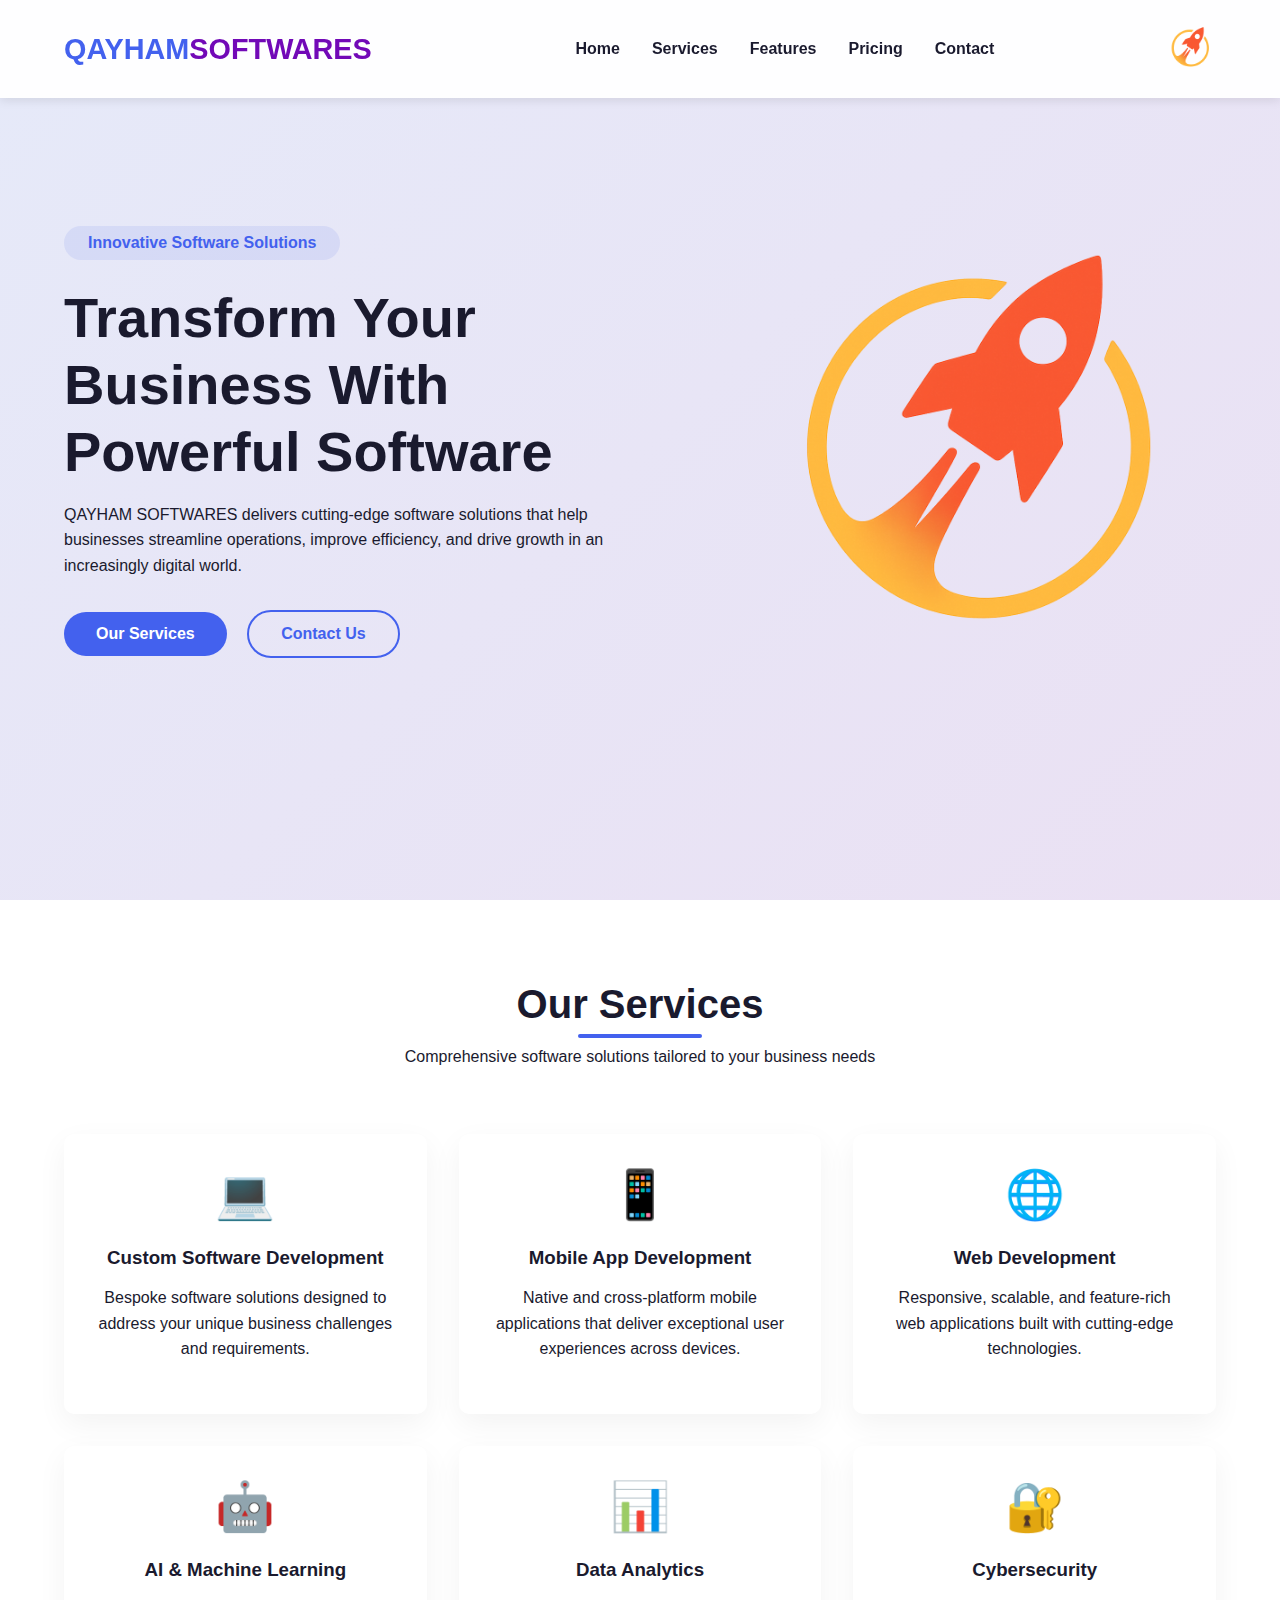
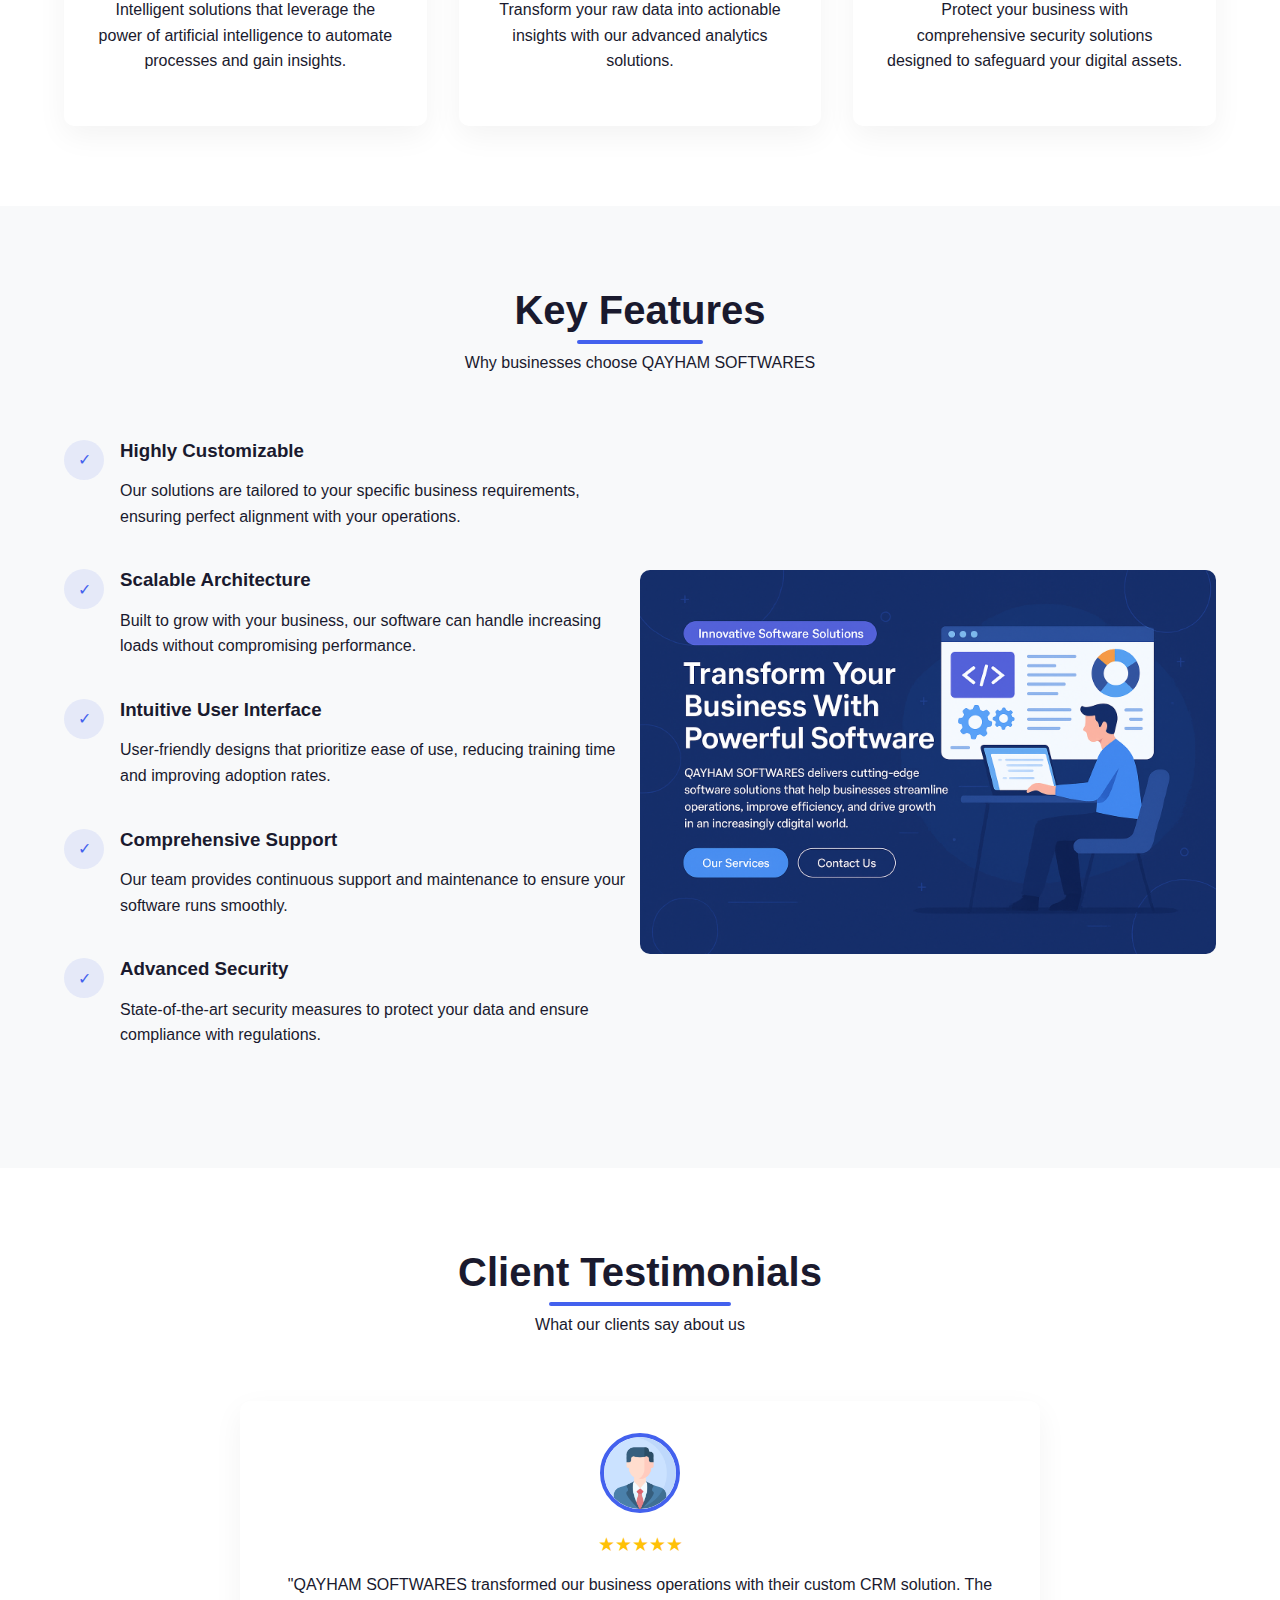
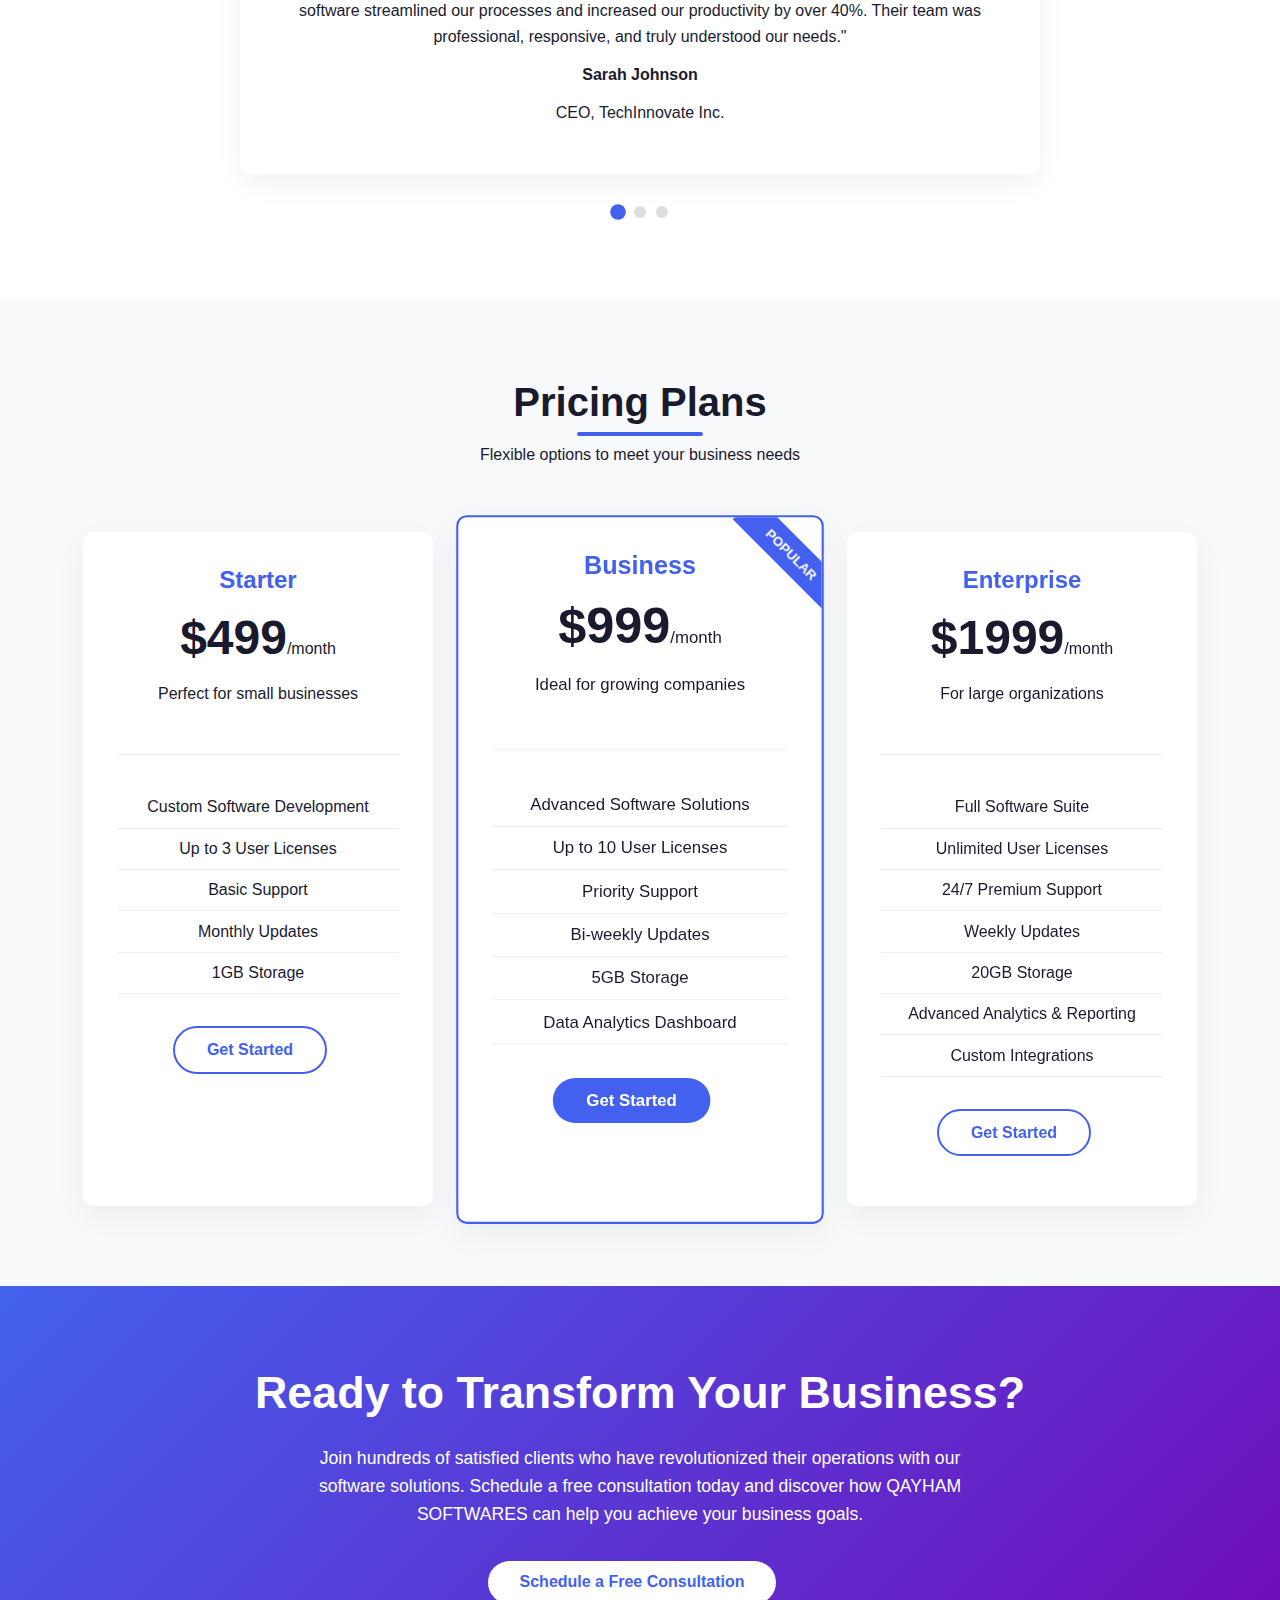
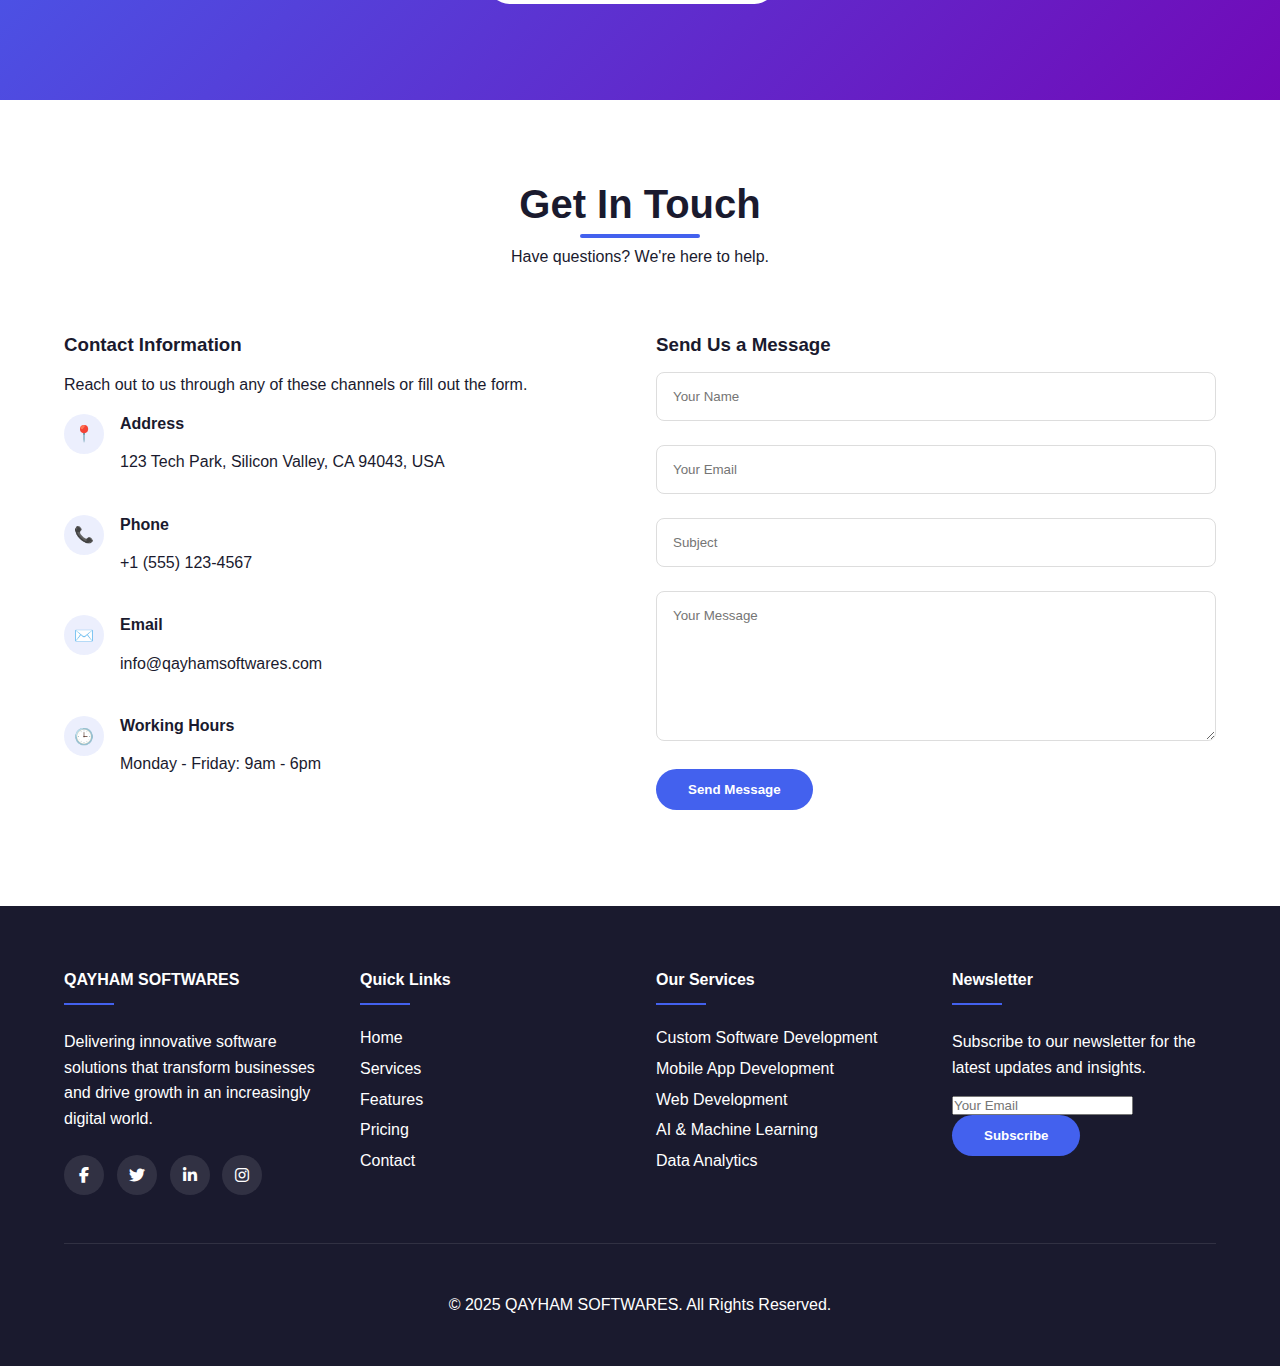
==== index.html @ 68f45a8b "initial2" ====
<!DOCTYPE html>
<html lang="en">

<head>
    <meta charset="UTF-8">
    <meta name="viewport" content="width=device-width, initial-scale=1.0">
    <title>QAYHAM SOFTWARES - Innovative Software Solutions</title>
    <link rel="stylesheet" href="style.css">
    <!-- Font Awesome 6 (latest) -->
    <link rel="stylesheet" href="https://cdnjs.cloudflare.com/ajax/libs/font-awesome/6.5.0/css/all.min.css" />

</head>

<body>
    <!-- Header -->
    <header>
        <div class="container">
            <nav>
                <div class="logo">
                    QAYHAM <span>SOFTWARES</span>
                </div>
                <ul class="nav-links">
                    <li><a href="#home">Home</a></li>
                    <li><a href="#services">Services</a></li>
                    <li><a href="#features">Features</a></li>
                    <li><a href="#pricing">Pricing</a></li>
                    <li><a href="#contact">Contact</a></li>
                </ul>
                <div class="burger">
                    <!-- <div class="line1"></div>
                    <div class="line2"></div>
                    <div class="line3"></div> -->
                    <img src="gradientlogo.png" alt="logo" class="brandlogo">
                </div>
            </nav>
        </div>
    </header>

    <!-- Hero Section -->
    <section class="hero" id="home">
        <div class="container">
            <div class="hero-content">
                <div class="hero-tag">Innovative Software Solutions</div>
                <h1>Transform Your Business With Powerful Software</h1>
                <p>QAYHAM SOFTWARES delivers cutting-edge software solutions that help businesses streamline operations,
                    improve efficiency, and drive growth in an increasingly digital world.</p>
                <div class="hero-btns">
                    <a href="#services" class="btn btn-primary">Our Services</a>
                    <a href="#contact" class="btn btn-outline">Contact Us</a>
                </div>
            </div>
            <div class="hero-img ">
                <img src="gradientlogo.png" alt="Dashboard Software" class="software-image">
            </div>
        </div>
    </section>

    <!-- Services Section -->
    <section class="services" id="services">
        <div class="container">
            <div class="section-header">
                <h2>Our Services</h2>
                <p>Comprehensive software solutions tailored to your business needs</p>
            </div>
            <div class="services-grid">
                <div class="service-card">
                    <div class="service-icon">💻</div>
                    <h3>Custom Software Development</h3>
                    <p>Bespoke software solutions designed to address your unique business challenges and requirements.
                    </p>
                </div>
                <div class="service-card">
                    <div class="service-icon">📱</div>
                    <h3>Mobile App Development</h3>
                    <p>Native and cross-platform mobile applications that deliver exceptional user experiences across
                        devices.</p>
                </div>
                <div class="service-card">
                    <div class="service-icon">🌐</div>
                    <h3>Web Development</h3>
                    <p>Responsive, scalable, and feature-rich web applications built with cutting-edge technologies.</p>
                </div>
                <div class="service-card">
                    <div class="service-icon">🤖</div>
                    <h3>AI & Machine Learning</h3>
                    <p>Intelligent solutions that leverage the power of artificial intelligence to automate processes
                        and gain insights.</p>
                </div>
                <div class="service-card">
                    <div class="service-icon">📊</div>
                    <h3>Data Analytics</h3>
                    <p>Transform your raw data into actionable insights with our advanced analytics solutions.</p>
                </div>
                <div class="service-card">
                    <div class="service-icon">🔐</div>
                    <h3>Cybersecurity</h3>
                    <p>Protect your business with comprehensive security solutions designed to safeguard your digital
                        assets.</p>
                </div>
            </div>
        </div>
    </section>

    <!-- Features Section -->
    <section class="features" id="features">
        <div class="container">
            <div class="section-header">
                <h2>Key Features</h2>
                <p>Why businesses choose QAYHAM SOFTWARES</p>
            </div>
            <div class="features-container">
                <div class="features-content">
                    <ul class="feature-list">
                        <li class="feature-item">
                            <div class="feature-icon">✓</div>
                            <div>
                                <h3>Highly Customizable</h3>
                                <p>Our solutions are tailored to your specific business requirements, ensuring perfect
                                    alignment with your operations.</p>
                            </div>
                        </li>
                        <li class="feature-item">
                            <div class="feature-icon">✓</div>
                            <div>
                                <h3>Scalable Architecture</h3>
                                <p>Built to grow with your business, our software can handle increasing loads without
                                    compromising performance.</p>
                            </div>
                        </li>
                        <li class="feature-item">
                            <div class="feature-icon">✓</div>
                            <div>
                                <h3>Intuitive User Interface</h3>
                                <p>User-friendly designs that prioritize ease of use, reducing training time and
                                    improving adoption rates.</p>
                            </div>
                        </li>
                        <li class="feature-item">
                            <div class="feature-icon">✓</div>
                            <div>
                                <h3>Comprehensive Support</h3>
                                <p>Our team provides continuous support and maintenance to ensure your software runs
                                    smoothly.</p>
                            </div>
                        </li>
                        <li class="feature-item">
                            <div class="feature-icon">✓</div>
                            <div>
                                <h3>Advanced Security</h3>
                                <p>State-of-the-art security measures to protect your data and ensure compliance with
                                    regulations.</p>
                            </div>
                        </li>
                    </ul>
                </div>
                <div class="features-img">
                    <img src="feature.png" alt="Software Features" class="features-image">
                </div>
            </div>
        </div>
    </section>

    <!-- Testimonials Section -->
    <section class="testimonials">
        <div class="container">
            <div class="section-header">
                <h2>Client Testimonials</h2>
                <p>What our clients say about us</p>
            </div>
            <div class="testimonial-container">
                <div class="testimonial-card active">

                    <img src="profile.png" alt="Client" class="testimonial-img">
                    <div class="testimonial-rating">★★★★★</div>
                    <p>"QAYHAM SOFTWARES transformed our business operations with their custom CRM solution. The
                        software streamlined our processes and increased our productivity by over 40%. Their team was
                        professional, responsive, and truly understood our needs."</p>
                    <h4>Sarah Johnson</h4>
                    <p>CEO, TechInnovate Inc.</p>
                </div>
                <div class="testimonial-card">
                    <img src="profile.png" alt="Client" class="testimonial-img">
                    <div class="testimonial-rating">★★★★★</div>
                    <p>"The mobile app developed by QAYHAM SOFTWARES exceeded our expectations. The user interface is
                        intuitive, and the performance is outstanding. Our customers love the app, and it has
                        significantly increased our engagement metrics."</p>
                    <h4>Michael Chen</h4>
                    <p>Product Manager, GlobalRetail</p>
                </div>
                <div class="testimonial-card">
                    <img src="profile.png" alt="Client" class="testimonial-img">
                    <div class="testimonial-rating">★★★★★</div>
                    <p>"Working with QAYHAM SOFTWARES was a game-changer for our data analytics capabilities. Their
                        solution gave us insights we never had before, allowing us to make data-driven decisions that
                        have dramatically improved our bottom line."</p>
                    <h4>Emma Rodriguez</h4>
                    <p>CTO, DataDrive Solutions</p>
                </div>
                <div class="testimonial-nav">
                    <div class="testimonial-nav-btn active" data-index="0"></div>
                    <div class="testimonial-nav-btn" data-index="1"></div>
                    <div class="testimonial-nav-btn" data-index="2"></div>
                </div>
            </div>
        </div>
    </section>

    <!-- Pricing Section -->
    <section class="pricing" id="pricing">
        <div class="container">
            <div class="section-header">
                <h2>Pricing Plans</h2>
                <p>Flexible options to meet your business needs</p>
            </div>
            <div class="pricing-container">
                <div class="pricing-card">
                    <div class="pricing-header">
                        <div class="pricing-name">Starter</div>
                        <div class="pricing-price">$499<span>/month</span></div>
                        <p>Perfect for small businesses</p>
                    </div>
                    <ul class="pricing-features">
                        <li>Custom Software Development</li>
                        <li>Up to 3 User Licenses</li>
                        <li>Basic Support</li>
                        <li>Monthly Updates</li>
                        <li>1GB Storage</li>
                    </ul>
                    <a href="#contact" class="btn btn-outline">Get Started</a>
                </div>
                <div class="pricing-card popular">
                    <div class="pricing-header">
                        <div class="pricing-name">Business</div>
                        <div class="pricing-price">$999<span>/month</span></div>
                        <p>Ideal for growing companies</p>
                    </div>
                    <ul class="pricing-features">
                        <li>Advanced Software Solutions</li>
                        <li>Up to 10 User Licenses</li>
                        <li>Priority Support</li>
                        <li>Bi-weekly Updates</li>
                        <li>5GB Storage</li>
                        <li>Data Analytics Dashboard</li>
                    </ul>
                    <a href="#contact" class="btn btn-primary">Get Started</a>
                </div>
                <div class="pricing-card">
                    <div class="pricing-header">
                        <div class="pricing-name">Enterprise</div>
                        <div class="pricing-price">$1999<span>/month</span></div>
                        <p>For large organizations</p>
                    </div>
                    <ul class="pricing-features">
                        <li>Full Software Suite</li>
                        <li>Unlimited User Licenses</li>
                        <li>24/7 Premium Support</li>
                        <li>Weekly Updates</li>
                        <li>20GB Storage</li>
                        <li>Advanced Analytics & Reporting</li>
                        <li>Custom Integrations</li>
                    </ul>
                    <a href="#contact" class="btn btn-outline">Get Started</a>
                </div>
            </div>
        </div>
    </section>

    <!-- CTA Section -->
    <section class="cta">
        <div class="container">
            <h2>Ready to Transform Your Business?</h2>
            <p>Join hundreds of satisfied clients who have revolutionized their operations with our software solutions.
                Schedule a free consultation today and discover how QAYHAM SOFTWARES can help you achieve your business
                goals.</p>
            <a href="#contact" class="btn btn-light">Schedule a Free Consultation</a>
        </div>
    </section>

    <!-- Contact Section -->
    <section class="contact" id="contact">
        <div class="container">
            <div class="section-header">
                <h2>Get In Touch</h2>
                <p>Have questions? We're here to help.</p>
            </div>
            <div class="contact-container">
                <div class="contact-info">
                    <h3>Contact Information</h3>
                    <p>Reach out to us through any of these channels or fill out the form.</p>
                    <div class="contact-item">
                        <div class="contact-icon">📍</div>
                        <div>
                            <h4>Address</h4>
                            <p>123 Tech Park, Silicon Valley, CA 94043, USA</p>
                        </div>
                    </div>
                    <div class="contact-item">
                        <div class="contact-icon">📞</div>
                        <div>
                            <h4>Phone</h4>
                            <p>+1 (555) 123-4567</p>
                        </div>
                    </div>
                    <div class="contact-item">
                        <div class="contact-icon">✉️</div>
                        <div>
                            <h4>Email</h4>
                            <p>info@qayhamsoftwares.com</p>
                        </div>
                    </div>
                    <div class="contact-item">
                        <div class="contact-icon">🕒</div>
                        <div>
                            <h4>Working Hours</h4>
                            <p>Monday - Friday: 9am - 6pm</p>
                        </div>
                    </div>
                </div>
                <div class="contact-form">
                    <h3>Send Us a Message</h3>
                    <form id="contactForm">
                        <div class="form-group">
                            <input type="text" class="form-control" placeholder="Your Name" required>
                        </div>
                        <div class="form-group">
                            <input type="email" class="form-control" placeholder="Your Email" required>
                        </div>
                        <div class="form-group">
                            <input type="text" class="form-control" placeholder="Subject">
                        </div>
                        <div class="form-group">
                            <textarea class="form-control" placeholder="Your Message" required></textarea>
                        </div>
                        <button type="submit" class="btn btn-primary">Send Message</button>
                    </form>
                </div>
            </div>
        </div>
    </section>

    <!-- Footer -->
    <footer>
        <div class="container">
            <div class="footer-container">
                <div class="footer-col">
                    <h4>QAYHAM SOFTWARES</h4>
                    <p>Delivering innovative software solutions that transform businesses and drive growth in an
                        increasingly digital world.</p>
                    <div class="social-icons">
                        <a href="#"><i class="fab fa-facebook-f"></i></a>
                        <a href="#"><i class="fab fa-twitter"></i></a>
                        <a href="#"><i class="fab fa-linkedin-in"></i></a>
                        <a href="#"><i class="fab fa-instagram"></i></a>
                    </div>
                </div>
                <div class="footer-col">
                    <h4>Quick Links</h4>
                    <ul class="footer-links">
                        <li><a href="#home">Home</a></li>
                        <li><a href="#services">Services</a></li>
                        <li><a href="#features">Features</a></li>
                        <li><a href="#pricing">Pricing</a></li>
                        <li><a href="#contact">Contact</a></li>
                    </ul>
                </div>
                <div class="footer-col">
                    <h4>Our Services</h4>
                    <ul class="footer-links">
                        <li><a href="#">Custom Software Development</a></li>
                        <li><a href="#">Mobile App Development</a></li>
                        <li><a href="#">Web Development</a></li>
                        <li><a href="#">AI & Machine Learning</a></li>
                        <li><a href="#">Data Analytics</a></li>
                    </ul>
                </div>
                <div class="footer-col">
                    <h4>Newsletter</h4>
                    <p>Subscribe to our newsletter for the latest updates and insights.</p>
                    <form class="newsletter-form">
                        <input type="email" placeholder="Your Email" required>
                        <button type="submit" class="btn btn-primary">Subscribe</button>
                    </form>
                </div>
            </div>
            <div class="copyright">
                <p>&copy; 2025 QAYHAM SOFTWARES. All Rights Reserved.</p>
            </div>
        </div>
    </footer>

    <!-- Back to top button -->
    <!-- Back to top button -->
    <div class="back-to-top" id="backToTop">
        <i class="fas fa-arrow-up"></i>
    </div>


    <!-- JavaScript -->
    <script src="app.js">
        // JavaScript will be linked in separate file
    </script>
</body>

</html>
---- style.css ----
* {
  margin: 0;
  padding: 0;
  box-sizing: border-box;
  font-family: "Segoe UI", Tahoma, Geneva, Verdana, sans-serif;
}

:root {
  --primary: #4361ee;
  --primary-dark: #3a56d4;
  --secondary: #7209b7;
  --dark: #1a1a2e;
  --light: #f8f9fa;
  --success: #4cc9f0;
  --transition: all 0.3s ease;
}

html {
  scroll-behavior: smooth;
}

body {
  background-color: var(--light);
  color: var(--dark);
  overflow-x: hidden;
}

a {
  text-decoration: none;
  color: inherit;
}

h1,
h2,
h3,
h4 {
  margin-bottom: 1rem;
  line-height: 1.2;
}

h1 {
  font-size: 3.5rem;
  font-weight: 700;
}

h2 {
  font-size: 2.5rem;
  font-weight: 600;
}

p {
  margin-bottom: 1rem;
  line-height: 1.6;
}

section {
  padding: 5rem 0;
}

.container {
  width: 90%;
  max-width: 1200px;
  margin: 0 auto;
}

.btn {
  display: inline-block;
  padding: 0.8rem 2rem;
  border-radius: 30px;
  font-weight: 600;
  transition: var(--transition);
  cursor: pointer;
  border: none;
  margin-right: 1rem;
  margin-bottom: 1rem;
}

.btn-primary {
  background-color: var(--primary);
  color: white;
}

.btn-primary:hover {
  background-color: var(--primary-dark);
  transform: translateY(-3px);
  box-shadow: 0 10px 20px rgba(0, 0, 0, 0.1);
}

.btn-outline {
  background-color: transparent;
  border: 2px solid var(--primary);
  color: var(--primary);
}

.btn-outline:hover {
  background-color: var(--primary);
  color: white;
  transform: translateY(-3px);
  box-shadow: 0 10px 20px rgba(0, 0, 0, 0.1);
}

/* Header Styles */
header {
  background-color: rgba(255, 255, 255, 0.95);
  position: fixed;
  width: 100%;
  z-index: 1000;
  box-shadow: 0 2px 10px rgba(0, 0, 0, 0.1);
  transition: var(--transition);
}

.header-scrolled {
  padding: 0.5rem 0;
  background-color: rgba(255, 255, 255, 0.98);
}

nav {
  display: flex;
  justify-content: space-between;
  align-items: center;
  padding: 1.5rem 0;
}

.logo {
  font-size: 1.8rem;
  font-weight: 700;
  color: var(--primary);
  display: flex;
  align-items: center;
}

.logo span {
  color: var(--secondary);
}

.nav-links {
  display: flex;
  list-style: none;
}

.nav-links li {
  margin-left: 2rem;
}

.nav-links a {
  font-weight: 600;
  transition: var(--transition);
  position: relative;
  padding: 0.5rem 0;
}

.nav-links a:hover {
  color: var(--primary);
}

.nav-links a::after {
  content: "";
  position: absolute;
  width: 0;
  height: 2px;
  bottom: 0;
  left: 0;
  background-color: var(--primary);
  transition: var(--transition);
}

.nav-links a:hover::after {
  width: 100%;
}

/* .burger {
  display: none;
  cursor: pointer;
}

.burger div {
  width: 25px;
  height: 3px;
  background-color: var(--dark);
  margin: 5px;
  transition: var(--transition);
} */
.burger {
  display: flex;
  align-items: center;
  justify-content: center;
}
.brandlogo {
  width: 50px;
  height: 50px;
}

/* Hero Section */
.hero {
  min-height: 100vh;
  display: flex;
  align-items: center;
  background: linear-gradient(
    135deg,
    rgba(67, 97, 238, 0.1),
    rgba(114, 9, 183, 0.1)
  );
  position: relative;
  overflow: hidden;
}
.hero .container {
  display: flex;
  justify-content: space-between;
  flex-direction: row;
}
.hero-content {
  width: 50%;
  animation: fadeInLeft 1s ease;
}

.hero-img {
  width: 50%;
  position: relative;
}

.software-image {
  width: 80%;
  position: absolute;
  right: 0;
  animation: float 3s ease-in-out infinite;
  opacity: 1;
  /* transform: translateY(50px);
  transition: opacity 0.8s ease, transform 0.8s ease; */
}

@keyframes float {
  0% {
    transform: translateY(0px);
  }
  50% {
    transform: translateY(-20px);
  }
  100% {
    transform: translateY(0px);
  }
}

@keyframes fadeInLeft {
  from {
    opacity: 0;
    transform: translateX(-50px);
  }
  to {
    opacity: 1;
    transform: translateX(0);
  }
}

.hero-tag {
  display: inline-block;
  background-color: rgba(67, 97, 238, 0.1);
  color: var(--primary);
  padding: 0.5rem 1.5rem;
  border-radius: 30px;
  font-weight: 600;
  margin-bottom: 1.5rem;
}

.hero-btns {
  margin-top: 2rem;
}

/* Services Section */
.services {
  background-color: white;
}

.section-header {
  text-align: center;
  margin-bottom: 4rem;
}

.section-header h2 {
  position: relative;
  display: inline-block;
}

.section-header h2::after {
  content: "";
  position: absolute;
  width: 50%;
  height: 4px;
  background-color: var(--primary);
  left: 25%;
  bottom: -10px;
  border-radius: 2px;
}

.services-grid {
  display: grid;
  grid-template-columns: repeat(auto-fit, minmax(300px, 1fr));
  gap: 2rem;
}

.service-card {
  background-color: white;
  border-radius: 10px;
  padding: 2rem;
  box-shadow: 0 10px 30px rgba(0, 0, 0, 0.05);
  transition: var(--transition);
  text-align: center;
  border-bottom: 4px solid transparent;
}

.service-card:hover {
  transform: translateY(-10px);
  border-bottom: 4px solid var(--primary);
  box-shadow: 0 15px 30px rgba(0, 0, 0, 0.1);
}

.service-icon {
  font-size: 3rem;
  color: var(--primary);
  margin-bottom: 1.5rem;
}

/* Features Section */
.features {
  background-color: var(--light);
}

.features-container {
  display: flex;
  flex-wrap: wrap;
  align-items: center;
}

.features-content {
  flex: 1;
  min-width: 300px;
}

.features-img {
  flex: 1;
  min-width: 300px;
  text-align: center;
}

.features-img img {
  max-width: 100%;
  border-radius: 10px;
  /* box-shadow: 0 20px 40px rgba(0, 0, 0, 0.1); */
  opacity: 1;
}

.feature-list {
  list-style: none;
}

.feature-item {
  margin-bottom: 1.5rem;
  display: flex;
  align-items: flex-start;
}

.feature-icon {
  background-color: rgba(67, 97, 238, 0.1);
  color: var(--primary);
  width: 40px;
  height: 40px;
  border-radius: 50%;
  display: flex;
  align-items: center;
  justify-content: center;
  margin-right: 1rem;
  flex-shrink: 0;
}

/* Testimonials Section */
.testimonials {
  background-color: white;
}

.testimonial-container {
  position: relative;
  max-width: 800px;
  margin: 0 auto;
}

.testimonial-card {
  background-color: white;
  border-radius: 10px;
  padding: 2rem;
  box-shadow: 0 10px 30px rgba(0, 0, 0, 0.05);
  text-align: center;
  display: none;
}

.testimonial-card.active {
  display: block;
  animation: fadeIn 0.5s ease;
}

@keyframes fadeIn {
  from {
    opacity: 0;
  }
  to {
    opacity: 1;
  }
}

.testimonial-img {
  width: 80px;
  height: 80px;
  border-radius: 50%;
  object-fit: cover;
  margin: 0 auto 1rem;
  border: 4px solid var(--primary);
}

.testimonial-rating {
  color: #ffc107;
  font-size: 1.2rem;
  margin-bottom: 1rem;
}

.testimonial-nav {
  display: flex;
  justify-content: center;
  margin-top: 2rem;
}

.testimonial-nav-btn {
  width: 12px;
  height: 12px;
  border-radius: 50%;
  background-color: #ddd;
  margin: 0 5px;
  cursor: pointer;
  transition: var(--transition);
}

.testimonial-nav-btn.active {
  background-color: var(--primary);
  transform: scale(1.3);
}

/* Pricing Section */
.pricing {
  background-color: var(--light);
}

.pricing-container {
  display: flex;
  flex-wrap: wrap;
  justify-content: center;
  gap: 2rem;
}

.pricing-card {
  background-color: white;
  border-radius: 10px;
  padding: 2rem;
  box-shadow: 0 10px 30px rgba(0, 0, 0, 0.05);
  text-align: center;
  flex: 1;
  min-width: 280px;
  max-width: 350px;
  transition: var(--transition);
  position: relative;
  overflow: hidden;
  border: 2px solid transparent;
}

.pricing-card.popular {
  border-color: var(--primary);
  transform: scale(1.05);
}

.pricing-card.popular::before {
  content: "POPULAR";
  position: absolute;
  top: 20px;
  right: -35px;
  background-color: var(--primary);
  color: white;
  padding: 0.5rem 2rem;
  transform: rotate(45deg);
  font-size: 0.8rem;
  font-weight: 600;
}

.pricing-card:hover {
  transform: translateY(-10px);
  box-shadow: 0 15px 30px rgba(0, 0, 0, 0.1);
}

.pricing-card.popular:hover {
  transform: scale(1.05) translateY(-10px);
}

.pricing-header {
  margin-bottom: 2rem;
  padding-bottom: 2rem;
  border-bottom: 1px solid #eee;
}

.pricing-name {
  color: var(--primary);
  font-size: 1.5rem;
  font-weight: 600;
}

.pricing-price {
  font-size: 3rem;
  font-weight: 700;
  margin: 1rem 0;
}

.pricing-price span {
  font-size: 1rem;
  font-weight: 400;
}

.pricing-features {
  list-style: none;
  margin-bottom: 2rem;
}

.pricing-features li {
  padding: 0.7rem 0;
  border-bottom: 1px solid #eee;
}

/* CTA Section */
.cta {
  background: linear-gradient(135deg, var(--primary), var(--secondary));
  color: white;
  text-align: center;
  padding: 5rem 0;
}

.cta h2 {
  font-size: 2.8rem;
  margin-bottom: 1.5rem;
}

.cta p {
  max-width: 700px;
  margin: 0 auto 2rem;
  font-size: 1.1rem;
}

.btn-light {
  background-color: white;
  color: var(--primary);
}

.btn-light:hover {
  background-color: var(--light);
  transform: translateY(-3px);
  box-shadow: 0 10px 20px rgba(0, 0, 0, 0.1);
}

/* Contact Section */
.contact {
  background-color: white;
}

.contact-container {
  display: flex;
  flex-wrap: wrap;
  gap: 2rem;
}

.contact-info {
  flex: 1;
  min-width: 300px;
}

.contact-form {
  flex: 1;
  min-width: 300px;
}

.contact-item {
  display: flex;
  align-items: flex-start;
  margin-bottom: 1.5rem;
}

.contact-icon {
  background-color: rgba(67, 97, 238, 0.1);
  color: var(--primary);
  width: 40px;
  height: 40px;
  border-radius: 50%;
  display: flex;
  align-items: center;
  justify-content: center;
  margin-right: 1rem;
  flex-shrink: 0;
}

.form-group {
  margin-bottom: 1.5rem;
}

.form-control {
  width: 100%;
  padding: 1rem;
  border: 1px solid #ddd;
  border-radius: 8px;
  font-family: inherit;
  transition: var(--transition);
}

.form-control:focus {
  outline: none;
  border-color: var(--primary);
  box-shadow: 0 0 0 2px rgba(67, 97, 238, 0.2);
}

textarea.form-control {
  resize: vertical;
  min-height: 150px;
}

/* Footer */
footer {
  background-color: var(--dark);
  color: white;
  padding: 4rem 0 2rem;
}

.footer-container {
  display: grid;
  grid-template-columns: repeat(auto-fit, minmax(200px, 1fr));
  gap: 2rem;
}

.footer-col h4 {
  position: relative;
  padding-bottom: 1rem;
  margin-bottom: 1.5rem;
}

.footer-col h4::after {
  content: "";
  position: absolute;
  left: 0;
  bottom: 0;
  width: 50px;
  height: 2px;
  background-color: var(--primary);
}

.footer-links {
  list-style: none;
}

.footer-links li {
  margin-bottom: 0.8rem;
}

.footer-links a {
  transition: var(--transition);
}

.footer-links a:hover {
  color: var(--primary);
  margin-left: 5px;
}

.social-icons {
  display: flex;
  margin-top: 1.5rem;
}

.social-icons a {
  width: 40px;
  height: 40px;
  border-radius: 50%;
  background-color: rgba(255, 255, 255, 0.1);
  display: flex;
  align-items: center;
  justify-content: center;
  margin-right: 0.8rem;
  transition: var(--transition);
}

.social-icons a:hover {
  background-color: var(--primary);
  transform: translateY(-3px);
}

.copyright {
  text-align: center;
  padding-top: 3rem;
  margin-top: 3rem;
  border-top: 1px solid rgba(255, 255, 255, 0.1);
}

/* Back to top button */
.back-to-top {
  position: fixed;
  bottom: 20px;
  right: 20px;
  width: 50px;
  height: 50px;
  border-radius: 50%;
  background-color: var(--primary);
  color: white;
  display: flex;
  align-items: center;
  justify-content: center;
  cursor: pointer;
  opacity: 0;
  transition: var(--transition);
  visibility: hidden;
  z-index: 1000;
  box-shadow: 0 5px 15px rgba(0, 0, 0, 0.1);
}

.back-to-top.show {
  opacity: 1;
  visibility: visible;
}

.back-to-top:hover {
  background-color: var(--primary-dark);
  transform: translateY(-3px);
}

/* Responsive Design */
@media screen and (max-width: 968px) {
  h1 {
    font-size: 2.8rem;
  }

  h2 {
    font-size: 2rem;
  }
  .hero .container {
    display: flex;
    justify-content: space-between;
    flex-direction: column;
    /* align-items: center; */
  }
  .hero-content,
  .hero-img {
    width: 100%;
    padding-top: 75px;
  }

  .hero-img {
    margin-top: 2rem;
    /* text-align: center; */
  }

  .software-image {
    position: static;
    width: 80%;
  }

  .nav-links {
    position: absolute;
    right: 0;
    top: 80px;
    background-color: white;
    flex-direction: column;
    width: 100%;
    height: 0;
    overflow: hidden;
    transition: var(--transition);
    box-shadow: 0 5px 10px rgba(0, 0, 0, 0.1);
  }

  .nav-links.active {
    height: auto;
    padding: 1rem 0;
  }

  .nav-links li {
    margin: 1rem 2rem;
  }

  .burger {
    display: block;
  }

  .burger.active div:nth-child(1) {
    transform: rotate(-45deg) translate(-5px, 6px);
  }

  .burger.active div:nth-child(2) {
    opacity: 0;
  }

  .burger.active div:nth-child(3) {
    transform: rotate(45deg) translate(-5px, -6px);
  }
}

@media screen and (max-width: 600px) {
  section {
    padding: 3rem 0;
  }

  .pricing-card.popular {
    transform: scale(1);
  }

  .pricing-card.popular:hover {
    transform: translateY(-10px);
  }
}
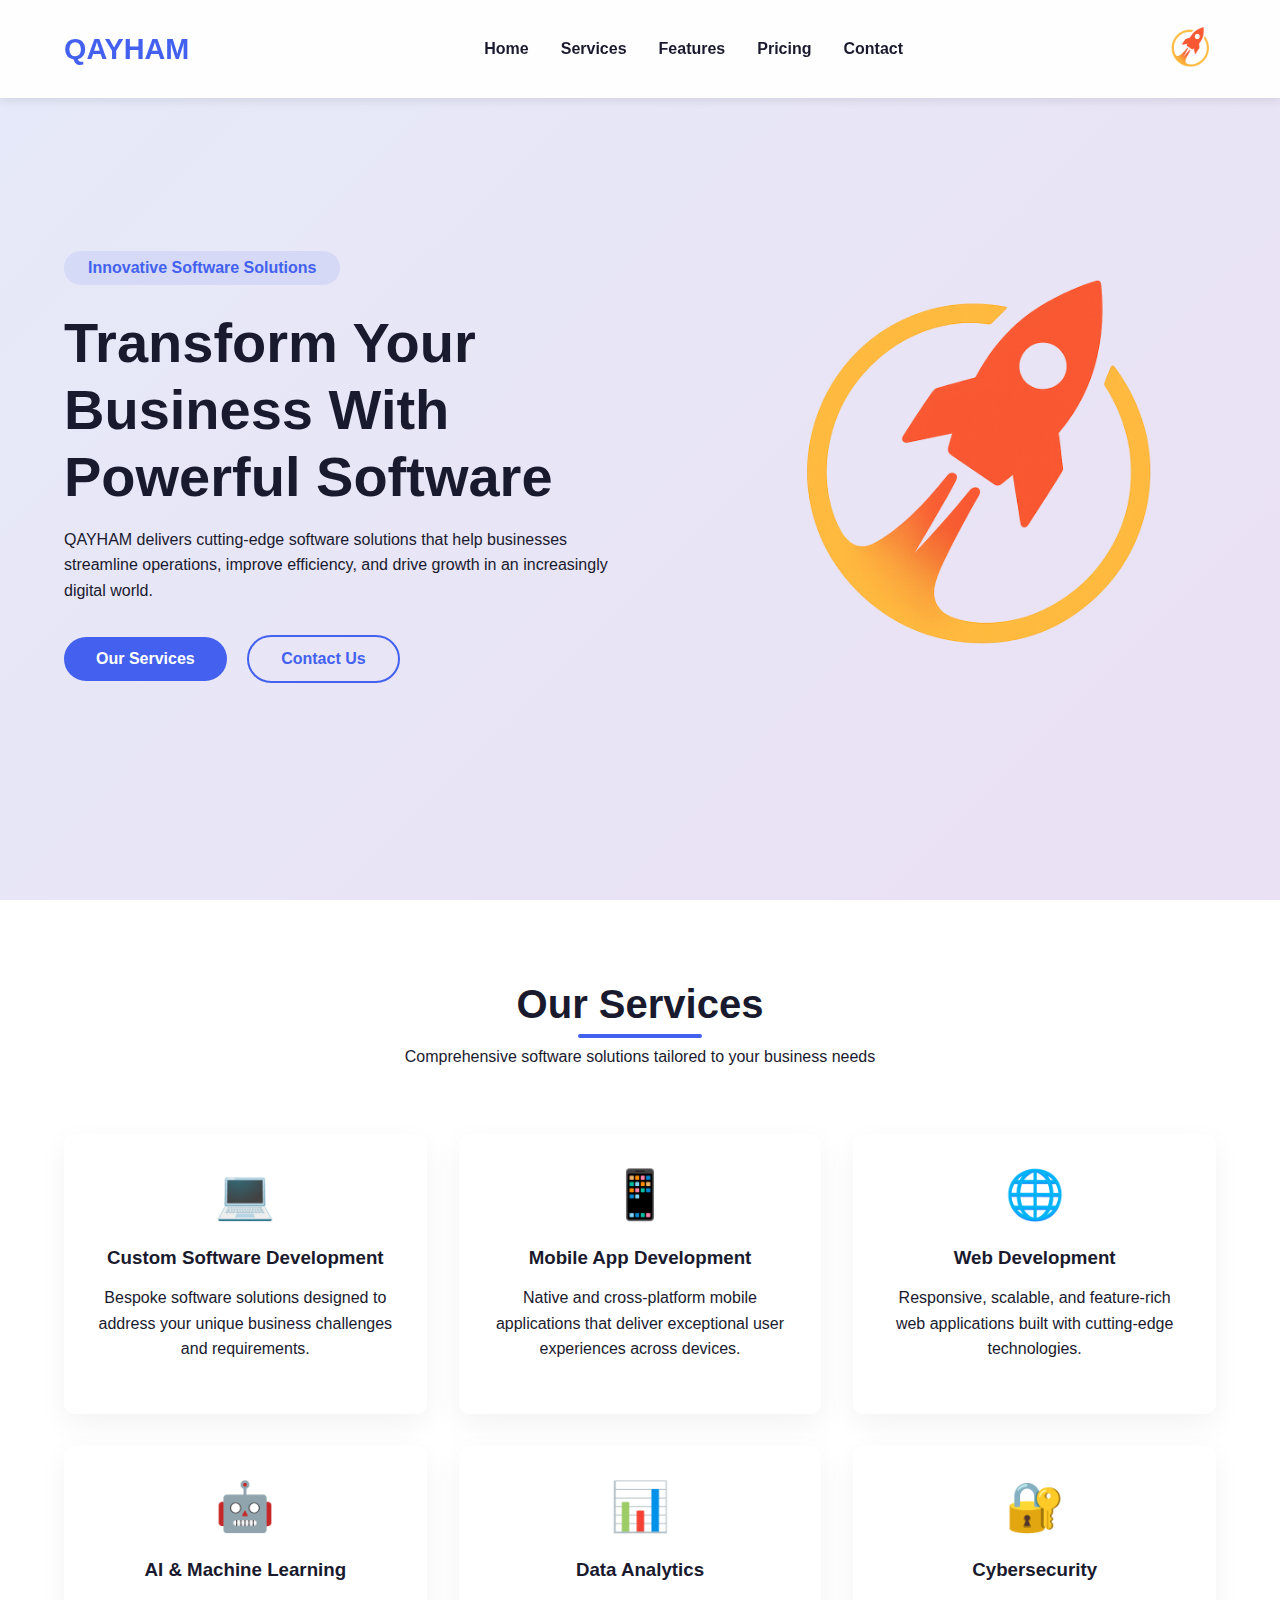
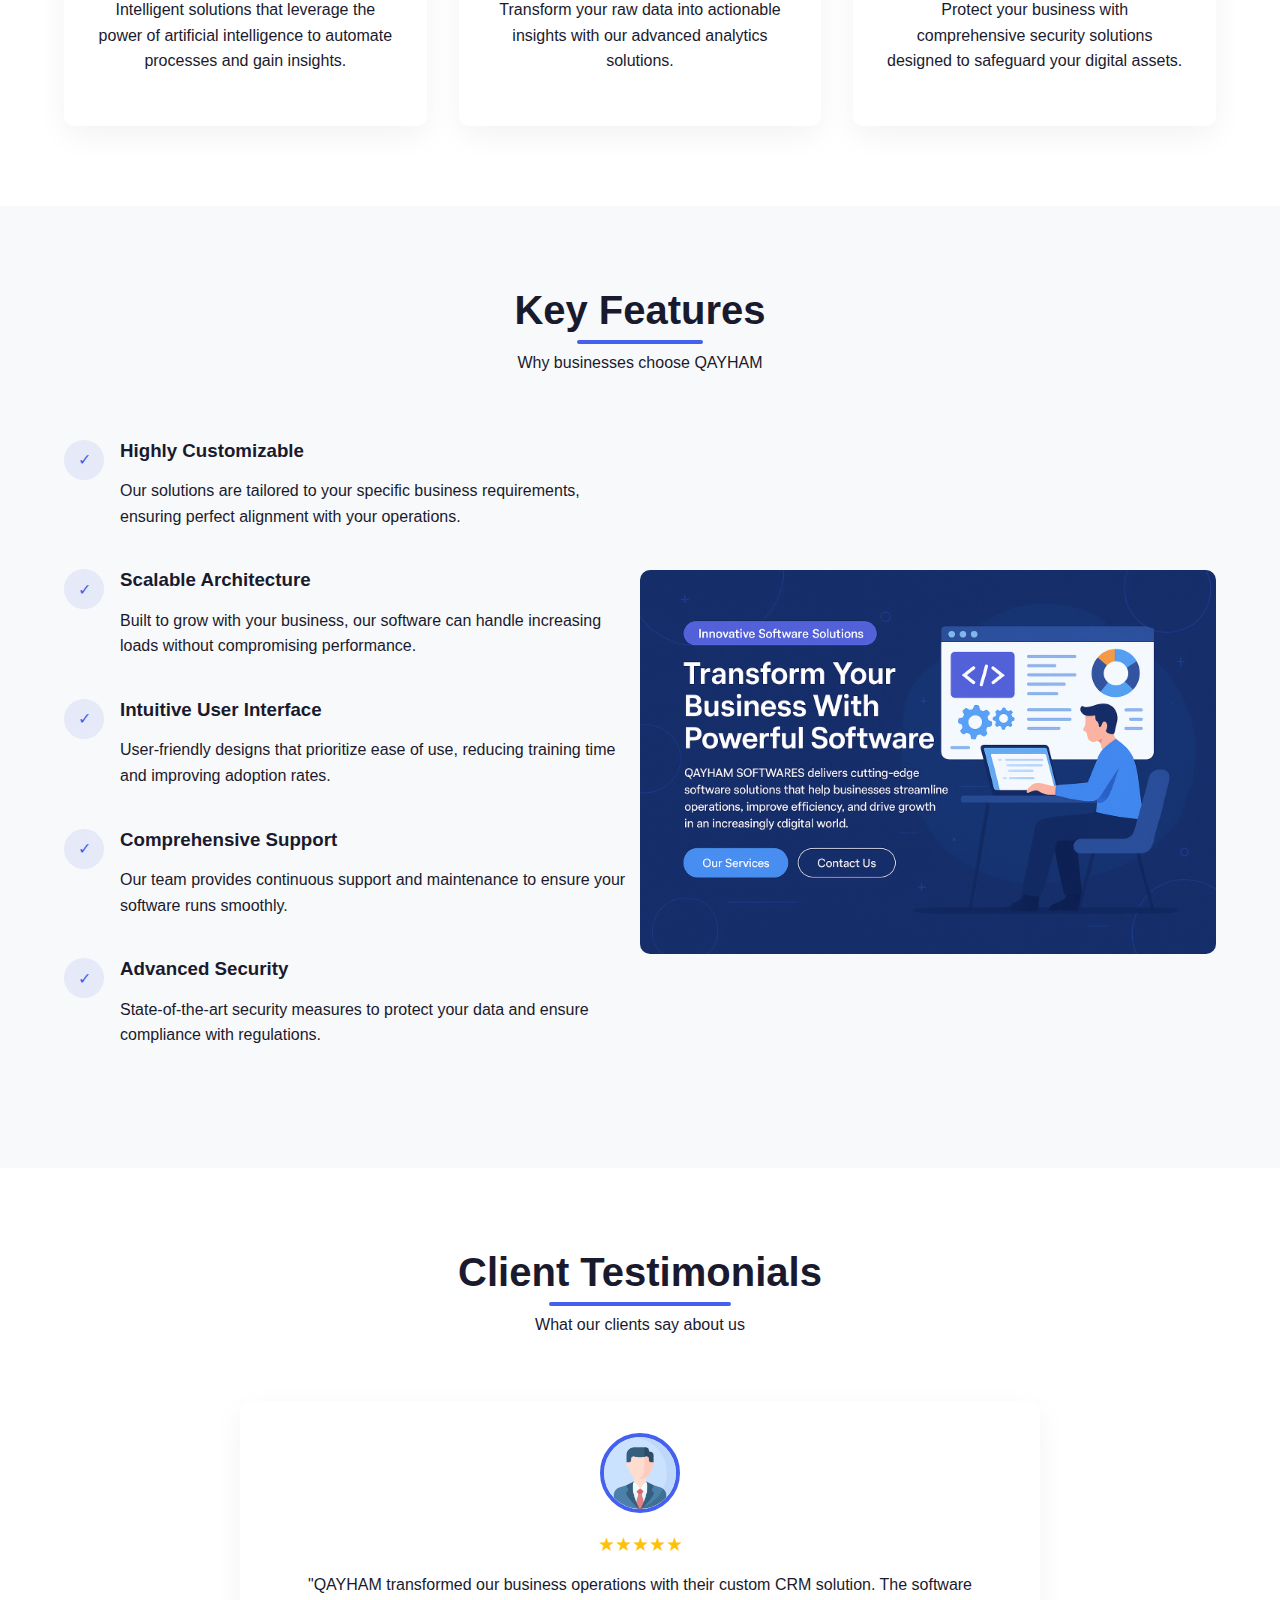
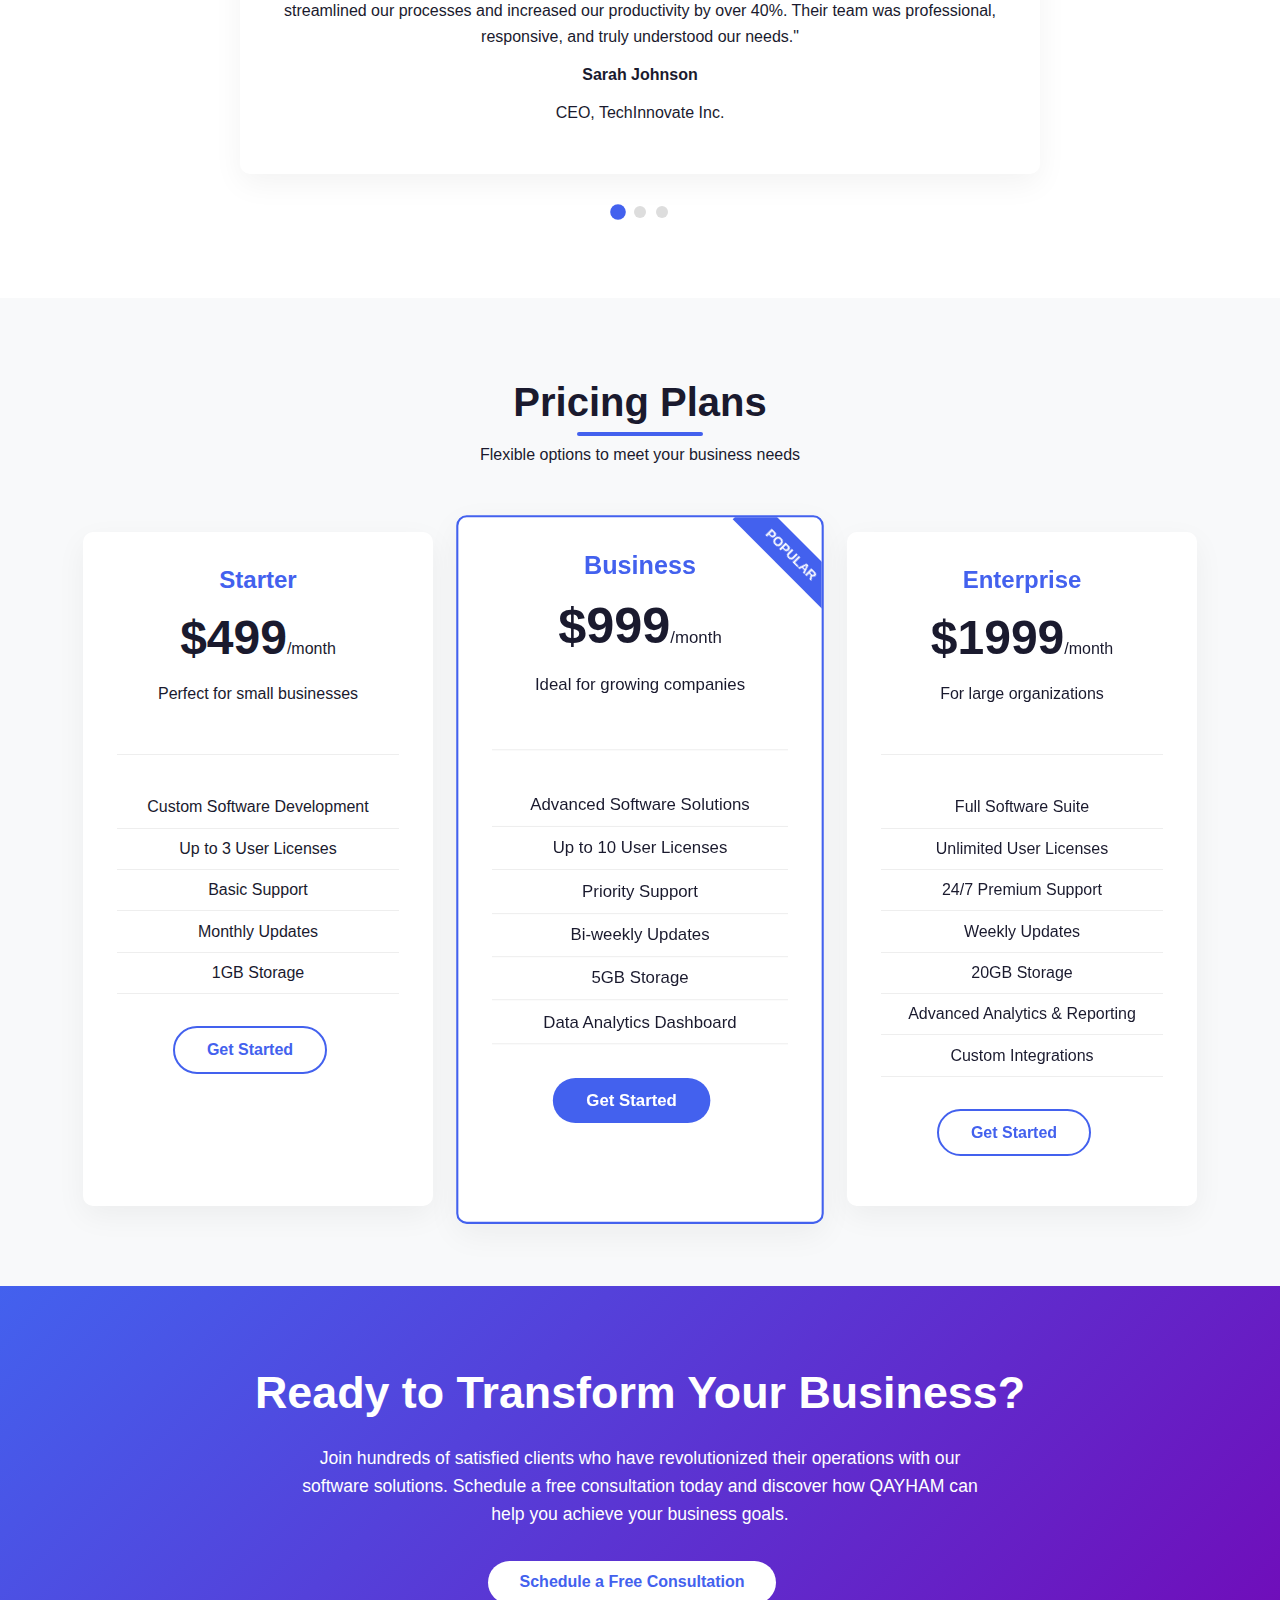
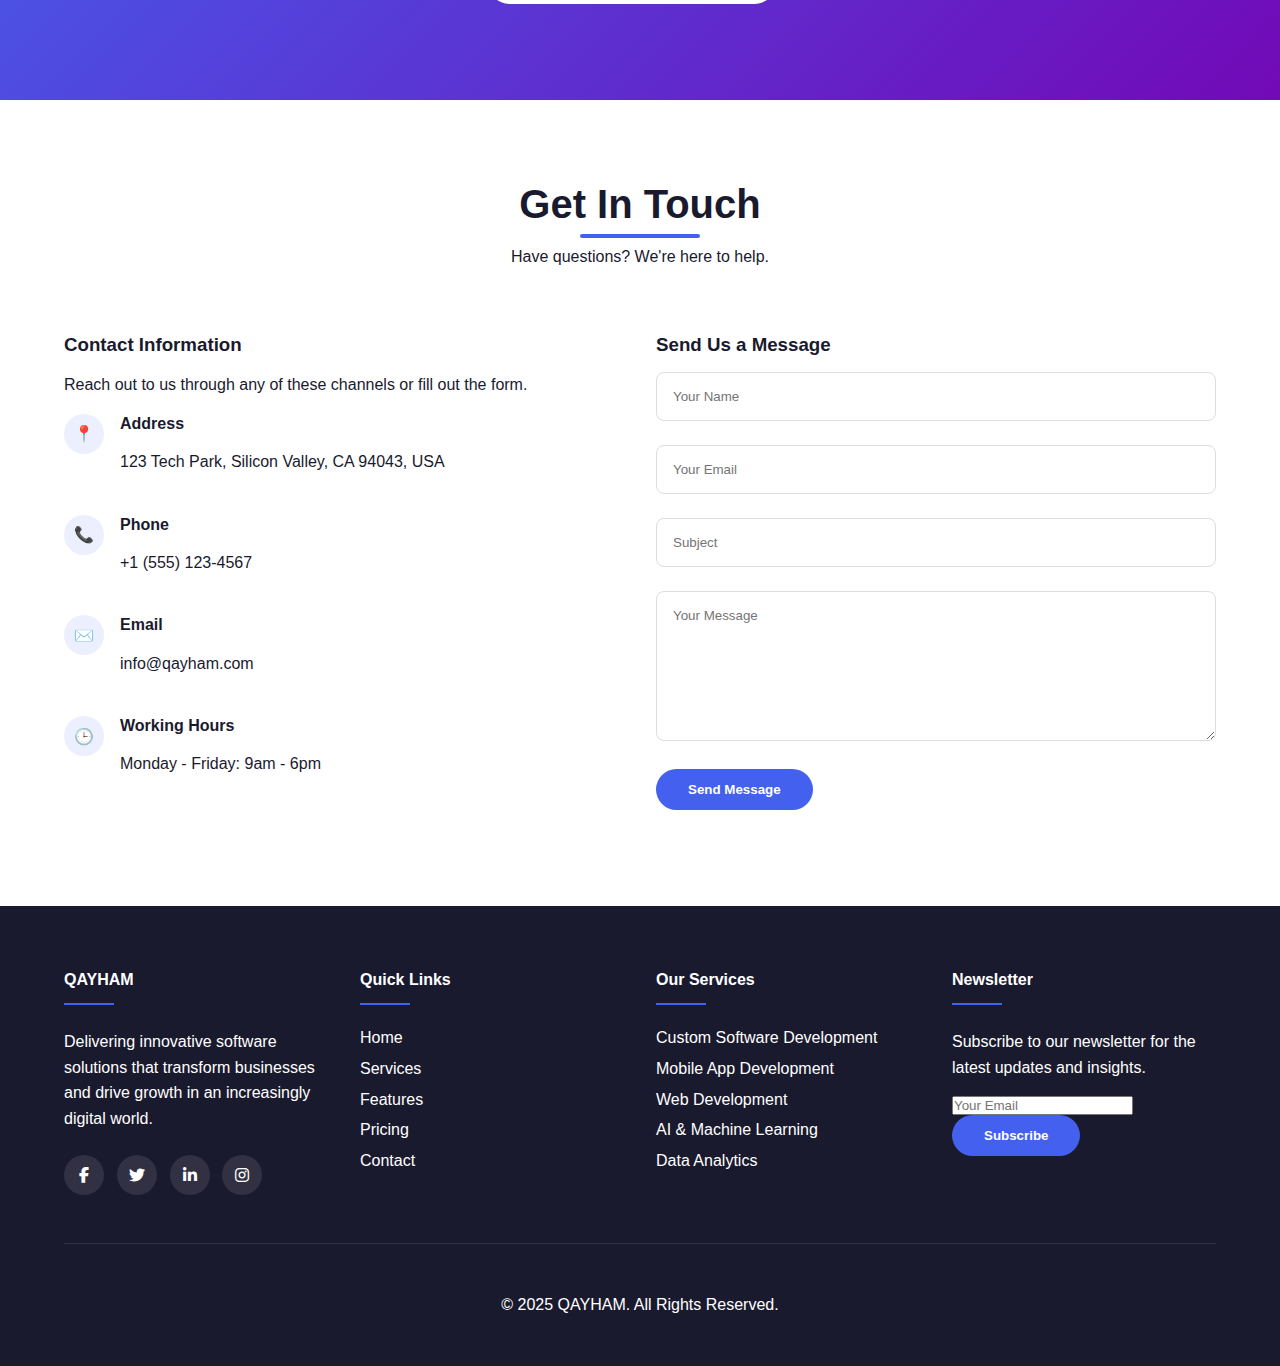
==== commit ecc8cb49: "initial3" ====
--- a/index.html
+++ b/index.html
@@ -2,14 +2,49 @@
 <html lang="en">
 
 <head>
-    <meta charset="UTF-8">
-    <meta name="viewport" content="width=device-width, initial-scale=1.0">
-    <title>QAYHAM SOFTWARES - Innovative Software Solutions</title>
-    <link rel="stylesheet" href="style.css">
-    <!-- Font Awesome 6 (latest) -->
+    <meta charset="UTF-8" />
+    <meta name="viewport" content="width=device-width, initial-scale=1.0" />
+    <title>QAYHAM</title>
+    <meta name="description"
+        content="QAYHAM delivers custom software, mobile apps, and innovative digital solutions tailored to your business needs." />
+    <meta name="keywords"
+        content="QAYHAM, software development, mobile app development, CRM solutions, web development, custom software, tech company, software solutions" />
+    <meta name="author" content="QAYHAM" />
+    <meta name="robots" content="index, follow" />
+    <link rel="canonical" href="https://qayham.com/" />
+
+    <!-- Open Graph (Facebook, LinkedIn, etc.) -->
+    <meta property="og:type" content="website" />
+    <meta property="og:url" content="https://qayham.com/" />
+    <meta property="og:title" content="QAYHAM - Innovative Software Solutions" />
+    <meta property="og:description"
+        content="Delivering modern, scalable, and intelligent software solutions for businesses of all sizes." />
+    <meta property="og:image" content="https://qayham.com/assets/og-image.jpg" />
+
+    <!-- Twitter Card -->
+    <meta name="twitter:card" content="summary_large_image" />
+    <meta name="twitter:url" content="https://qayham.com/" />
+    <meta name="twitter:title" content="QAYHAM - Innovative Software Solutions" />
+    <meta name="twitter:description"
+        content="Delivering modern, scalable, and intelligent software solutions for businesses of all sizes." />
+    <meta name="twitter:image" content="https://qayham.com/assets/og-image.jpg" />
+
+    <!-- Favicon -->
+    <link rel="icon" href="gradientlogo.png" type="image/x-icon" />
+    <link rel="apple-touch-icon" sizes="180x180" href="https://qayham.com/assets/apple-touch-icon.png" />
+    <link rel="icon" type="image/png" sizes="32x32" href="https://qayham.com/assets/favicon-32x32.png" />
+    <link rel="icon" type="image/png" sizes="16x16" href="https://qayham.com/assets/favicon-16x16.png" />
+
+    <!-- Manifest (optional for PWA setup) -->
+    <link rel="manifest" href="/site.webmanifest" />
+
+    <!-- Font Awesome -->
     <link rel="stylesheet" href="https://cdnjs.cloudflare.com/ajax/libs/font-awesome/6.5.0/css/all.min.css" />
 
+    <!-- Main Stylesheet -->
+    <link rel="stylesheet" href="style.css" />
 </head>
+
 
 <body>
     <!-- Header -->
@@ -17,7 +52,7 @@
         <div class="container">
             <nav>
                 <div class="logo">
-                    QAYHAM <span>SOFTWARES</span>
+                    QAYHAM <span></span>
                 </div>
                 <ul class="nav-links">
                     <li><a href="#home">Home</a></li>
@@ -42,7 +77,7 @@
             <div class="hero-content">
                 <div class="hero-tag">Innovative Software Solutions</div>
                 <h1>Transform Your Business With Powerful Software</h1>
-                <p>QAYHAM SOFTWARES delivers cutting-edge software solutions that help businesses streamline operations,
+                <p>QAYHAM delivers cutting-edge software solutions that help businesses streamline operations,
                     improve efficiency, and drive growth in an increasingly digital world.</p>
                 <div class="hero-btns">
                     <a href="#services" class="btn btn-primary">Our Services</a>
@@ -106,7 +141,7 @@
         <div class="container">
             <div class="section-header">
                 <h2>Key Features</h2>
-                <p>Why businesses choose QAYHAM SOFTWARES</p>
+                <p>Why businesses choose QAYHAM</p>
             </div>
             <div class="features-container">
                 <div class="features-content">
@@ -172,7 +207,7 @@
 
                     <img src="profile.png" alt="Client" class="testimonial-img">
                     <div class="testimonial-rating">★★★★★</div>
-                    <p>"QAYHAM SOFTWARES transformed our business operations with their custom CRM solution. The
+                    <p>"QAYHAM transformed our business operations with their custom CRM solution. The
                         software streamlined our processes and increased our productivity by over 40%. Their team was
                         professional, responsive, and truly understood our needs."</p>
                     <h4>Sarah Johnson</h4>
@@ -181,7 +216,7 @@
                 <div class="testimonial-card">
                     <img src="profile.png" alt="Client" class="testimonial-img">
                     <div class="testimonial-rating">★★★★★</div>
-                    <p>"The mobile app developed by QAYHAM SOFTWARES exceeded our expectations. The user interface is
+                    <p>"The mobile app developed by QAYHAM exceeded our expectations. The user interface is
                         intuitive, and the performance is outstanding. Our customers love the app, and it has
                         significantly increased our engagement metrics."</p>
                     <h4>Michael Chen</h4>
@@ -190,7 +225,7 @@
                 <div class="testimonial-card">
                     <img src="profile.png" alt="Client" class="testimonial-img">
                     <div class="testimonial-rating">★★★★★</div>
-                    <p>"Working with QAYHAM SOFTWARES was a game-changer for our data analytics capabilities. Their
+                    <p>"Working with QAYHAM was a game-changer for our data analytics capabilities. Their
                         solution gave us insights we never had before, allowing us to make data-driven decisions that
                         have dramatically improved our bottom line."</p>
                     <h4>Emma Rodriguez</h4>
@@ -270,7 +305,7 @@
         <div class="container">
             <h2>Ready to Transform Your Business?</h2>
             <p>Join hundreds of satisfied clients who have revolutionized their operations with our software solutions.
-                Schedule a free consultation today and discover how QAYHAM SOFTWARES can help you achieve your business
+                Schedule a free consultation today and discover how QAYHAM can help you achieve your business
                 goals.</p>
             <a href="#contact" class="btn btn-light">Schedule a Free Consultation</a>
         </div>
@@ -305,7 +340,7 @@
                         <div class="contact-icon">✉️</div>
                         <div>
                             <h4>Email</h4>
-                            <p>info@qayhamsoftwares.com</p>
+                            <p>info@qayham.com</p>
                         </div>
                     </div>
                     <div class="contact-item">
@@ -343,7 +378,7 @@
         <div class="container">
             <div class="footer-container">
                 <div class="footer-col">
-                    <h4>QAYHAM SOFTWARES</h4>
+                    <h4>QAYHAM</h4>
                     <p>Delivering innovative software solutions that transform businesses and drive growth in an
                         increasingly digital world.</p>
                     <div class="social-icons">
@@ -383,7 +418,7 @@
                 </div>
             </div>
             <div class="copyright">
-                <p>&copy; 2025 QAYHAM SOFTWARES. All Rights Reserved.</p>
+                <p>&copy; 2025 QAYHAM. All Rights Reserved.</p>
             </div>
         </div>
     </footer>
--- a/style.css
+++ b/style.css
@@ -207,6 +207,7 @@
   display: flex;
   justify-content: space-between;
   flex-direction: row;
+  padding-top: 50px;
 }
 .hero-content {
   width: 50%;
@@ -746,7 +747,7 @@
   .hero-content,
   .hero-img {
     width: 100%;
-    padding-top: 75px;
+    padding-top: 40px;
   }
 
   .hero-img {
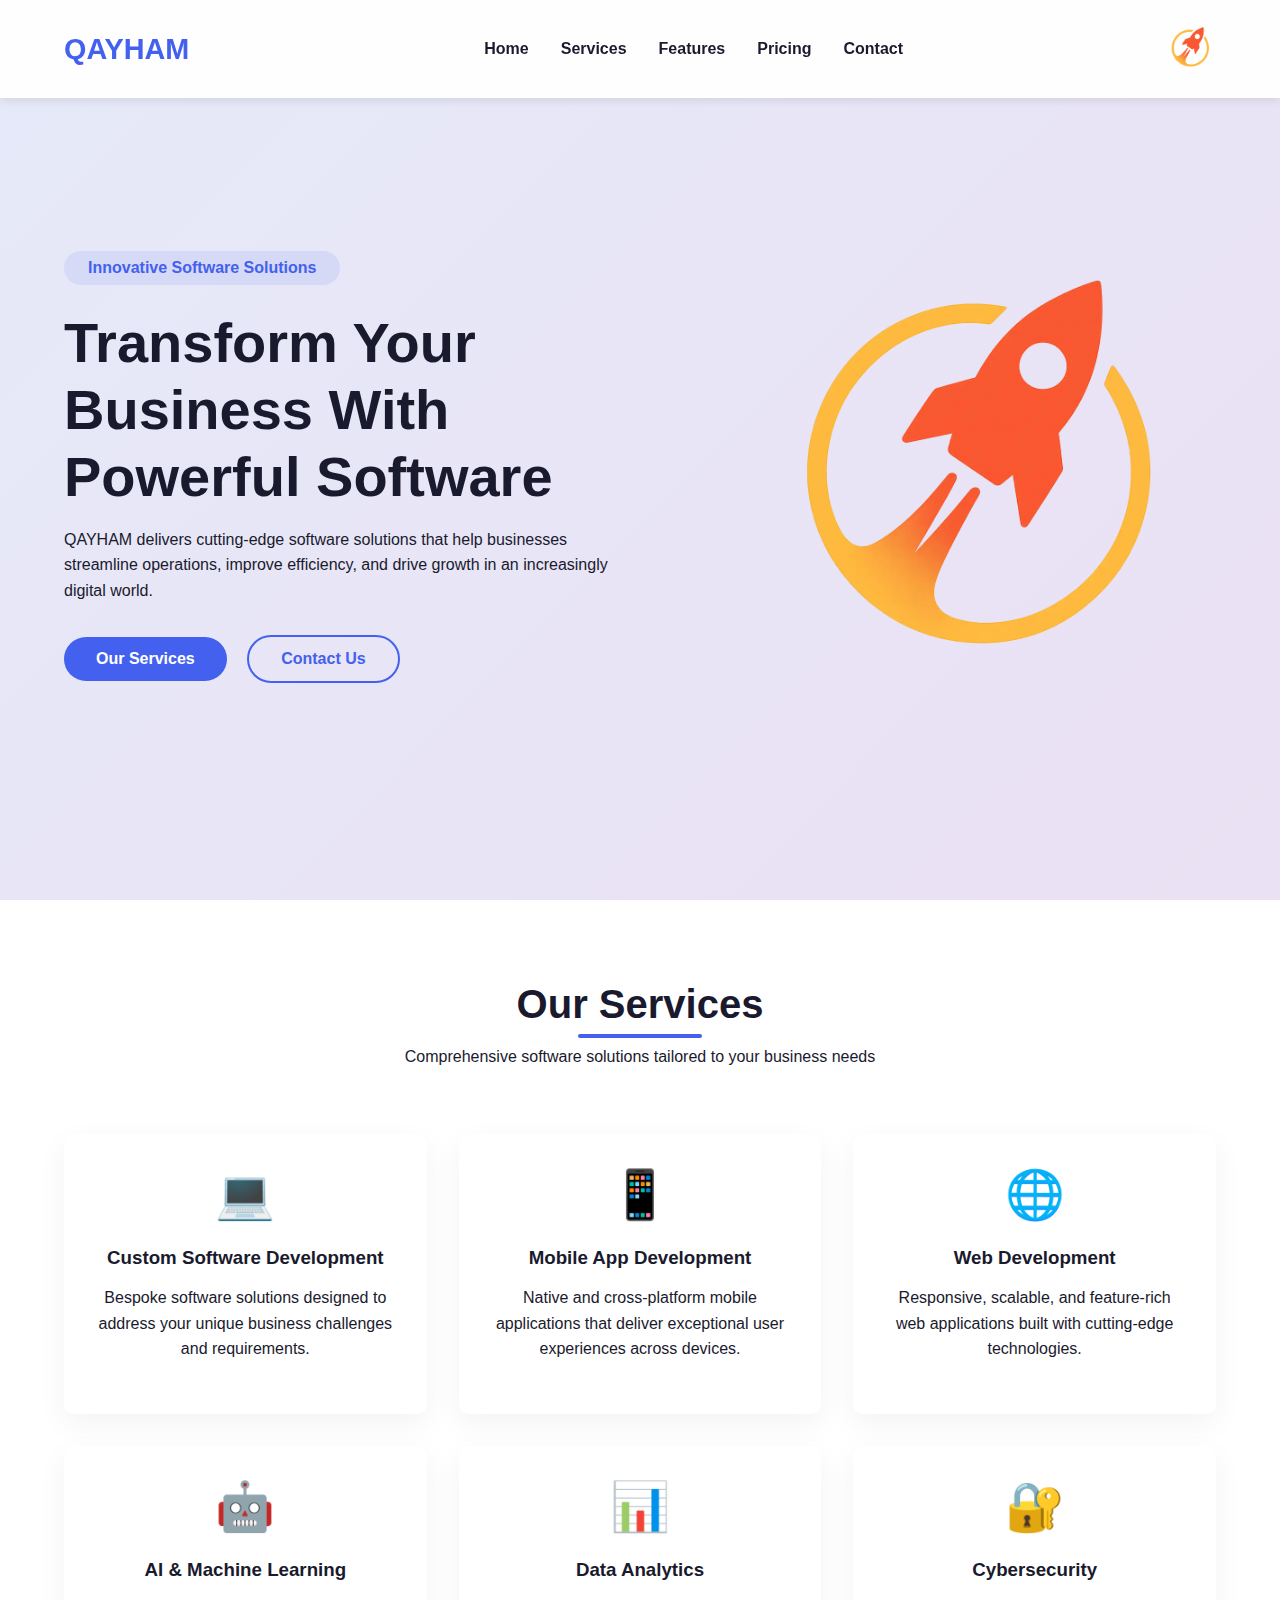
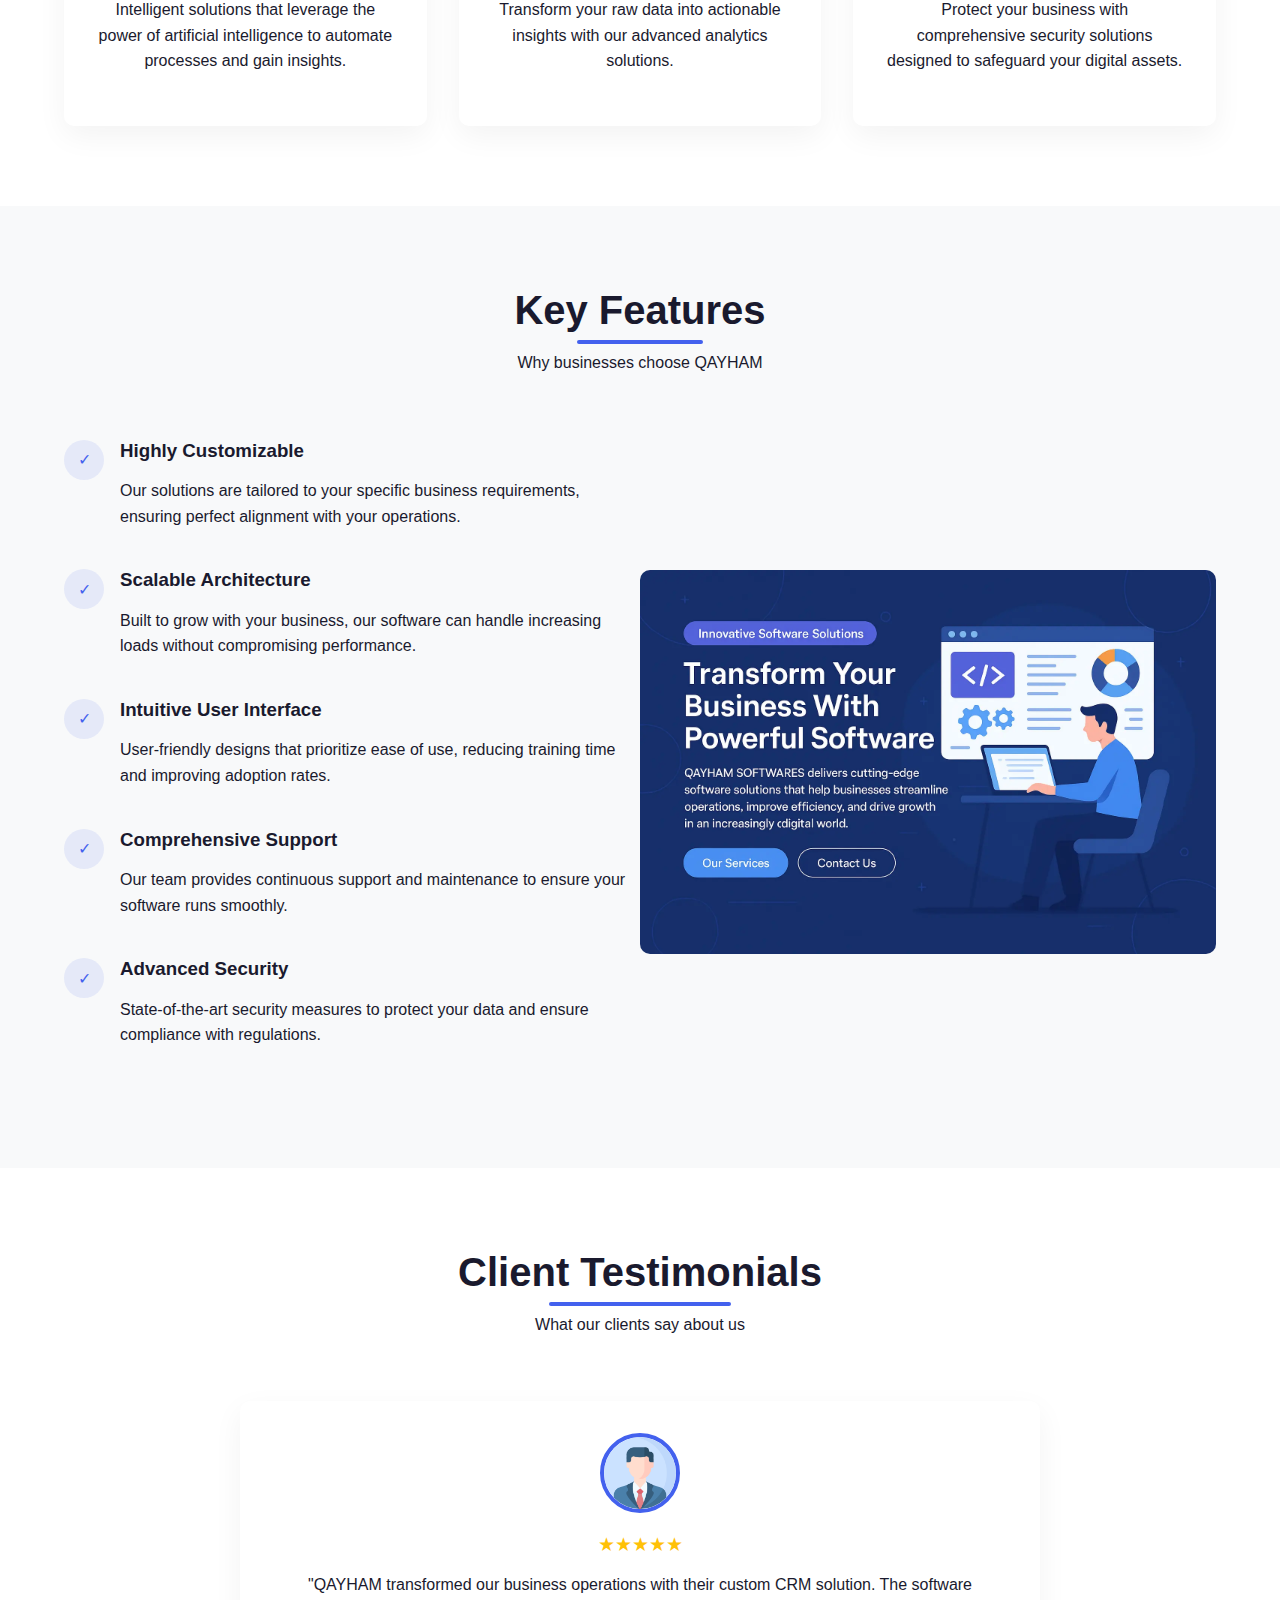
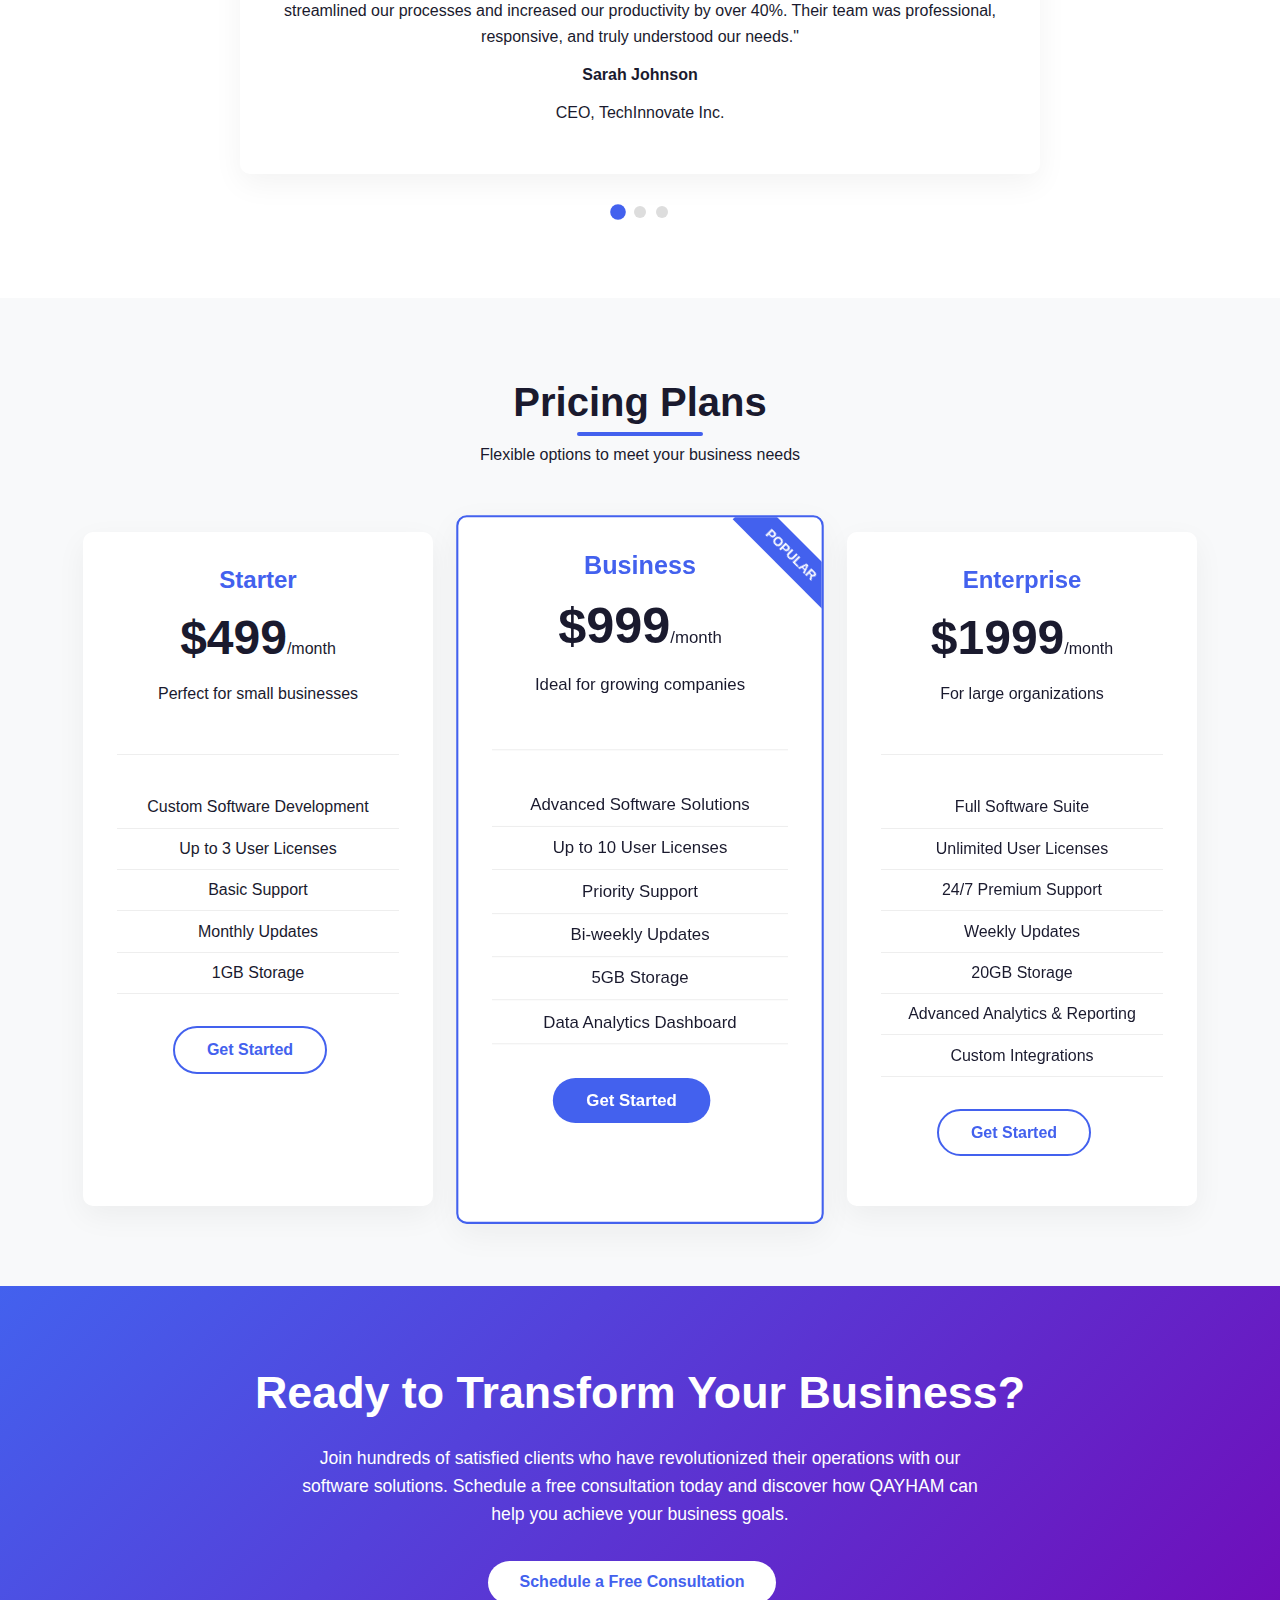
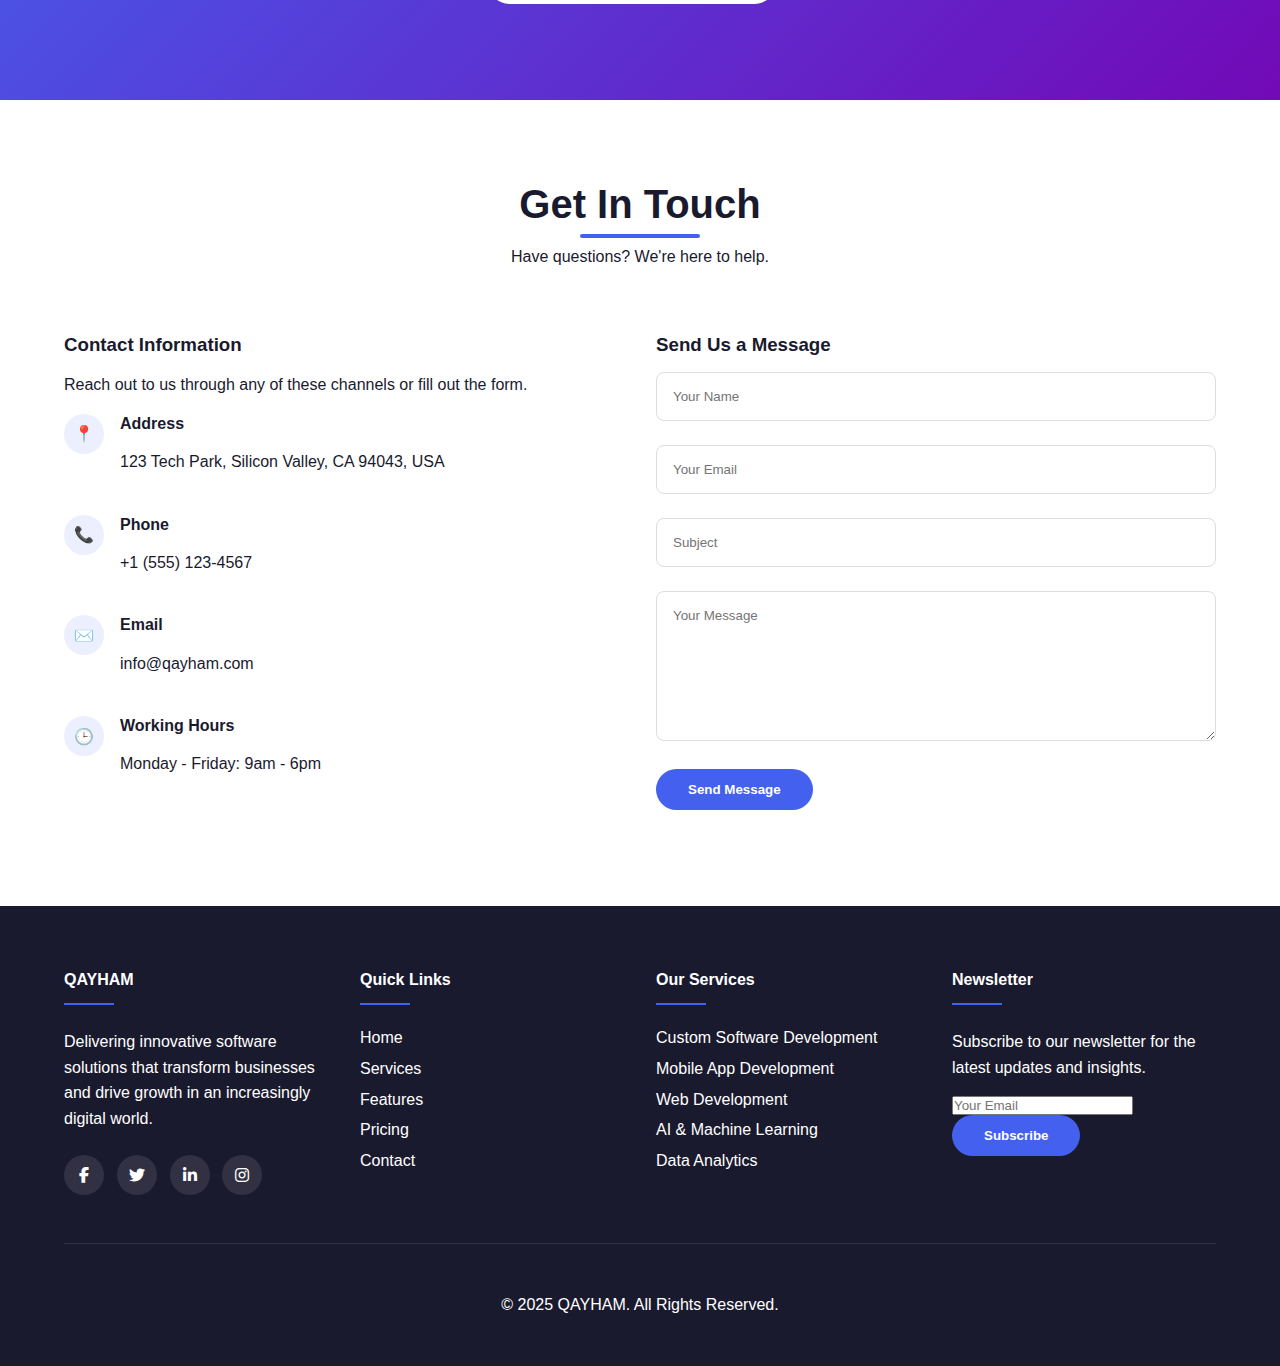
==== commit db87b5aa: "initial4" ====
--- a/index.html
+++ b/index.html
@@ -30,7 +30,7 @@
     <meta name="twitter:image" content="https://qayham.com/assets/og-image.jpg" />
 
     <!-- Favicon -->
-    <link rel="icon" href="gradientlogo.png" type="image/x-icon" />
+    <link rel="icon" href="gradientlogo.webp" type="image/x-icon" />
     <link rel="apple-touch-icon" sizes="180x180" href="https://qayham.com/assets/apple-touch-icon.png" />
     <link rel="icon" type="image/png" sizes="32x32" href="https://qayham.com/assets/favicon-32x32.png" />
     <link rel="icon" type="image/png" sizes="16x16" href="https://qayham.com/assets/favicon-16x16.png" />
@@ -65,7 +65,7 @@
                     <!-- <div class="line1"></div>
                     <div class="line2"></div>
                     <div class="line3"></div> -->
-                    <img src="gradientlogo.png" alt="logo" class="brandlogo">
+                    <img src="gradientlogo.webp" alt="logo" class="brandlogo">
                 </div>
             </nav>
         </div>
@@ -85,7 +85,7 @@
                 </div>
             </div>
             <div class="hero-img ">
-                <img src="gradientlogo.png" alt="Dashboard Software" class="software-image">
+                <img src="gradientlogo.webp" alt="Dashboard Software" class="software-image">
             </div>
         </div>
     </section>
@@ -189,7 +189,7 @@
                     </ul>
                 </div>
                 <div class="features-img">
-                    <img src="feature.png" alt="Software Features" class="features-image">
+                    <img src="feature.webp" alt="Software Features" class="features-image">
                 </div>
             </div>
         </div>
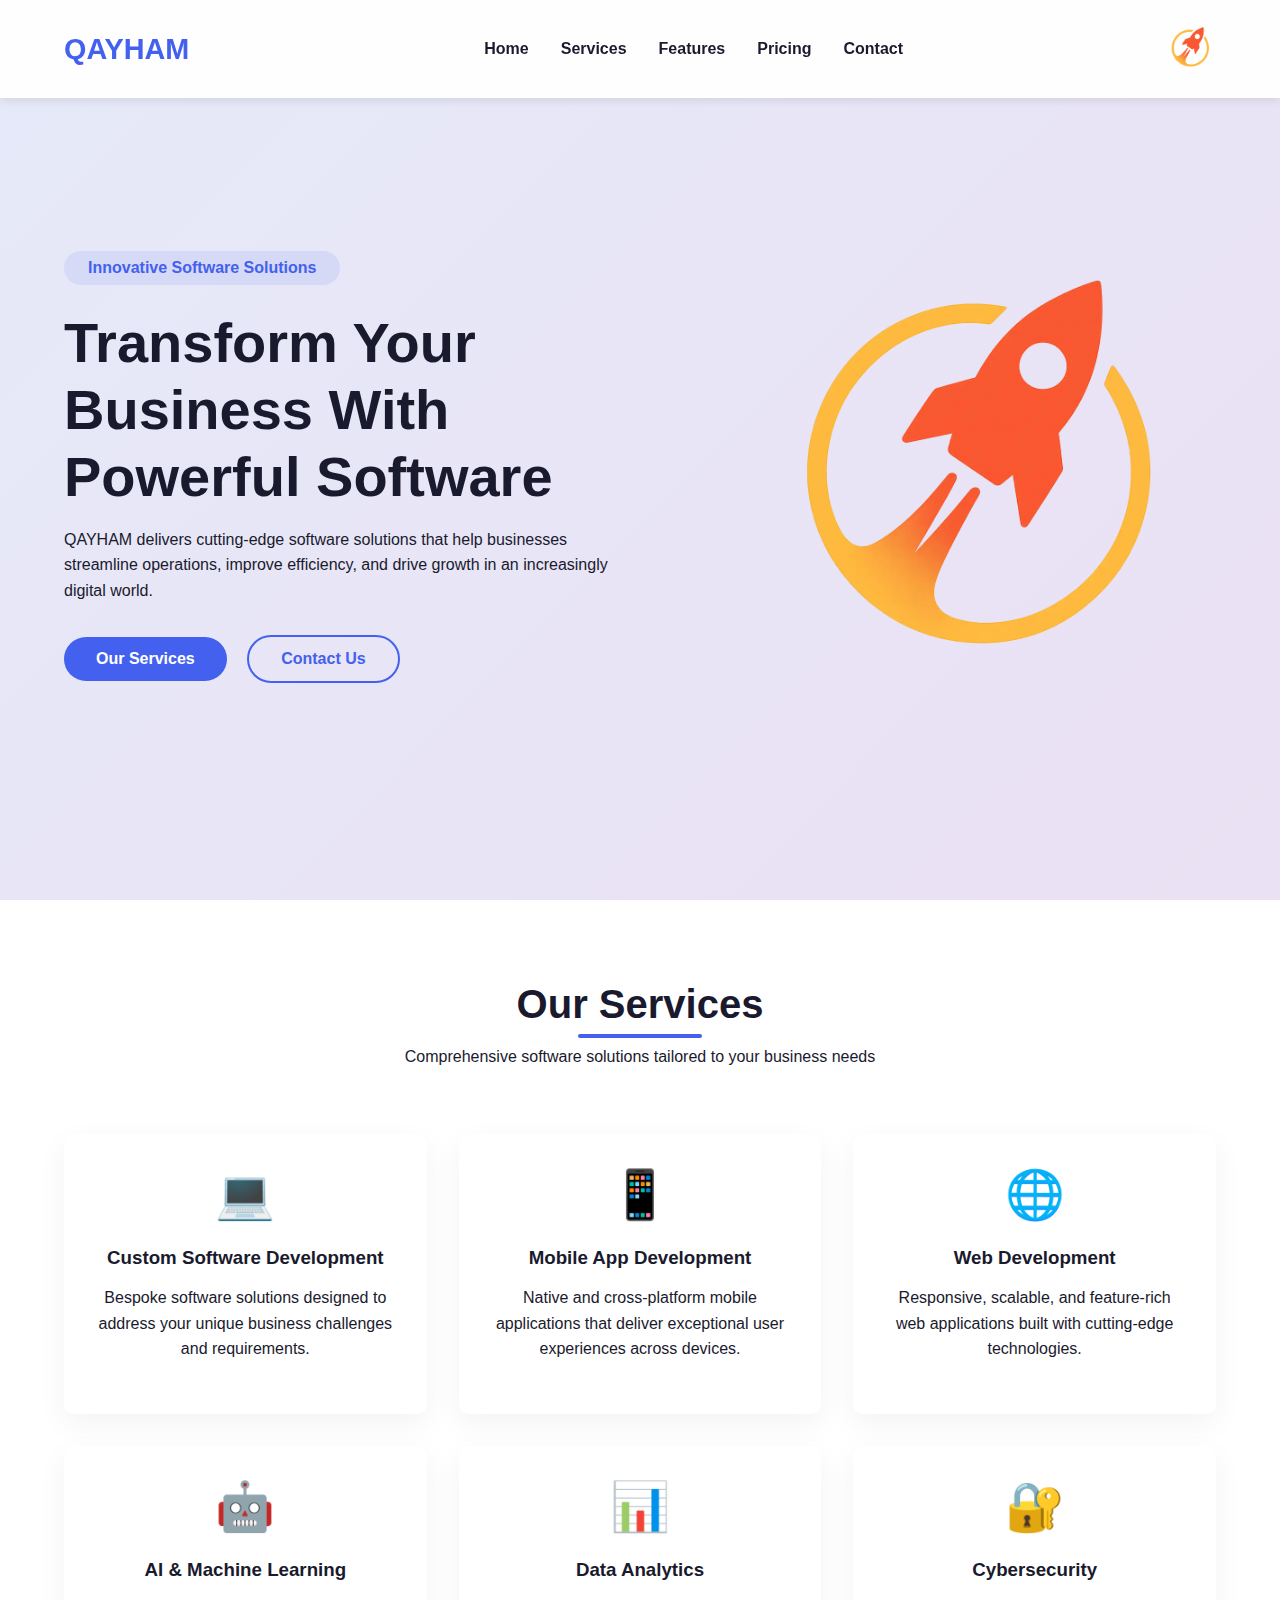
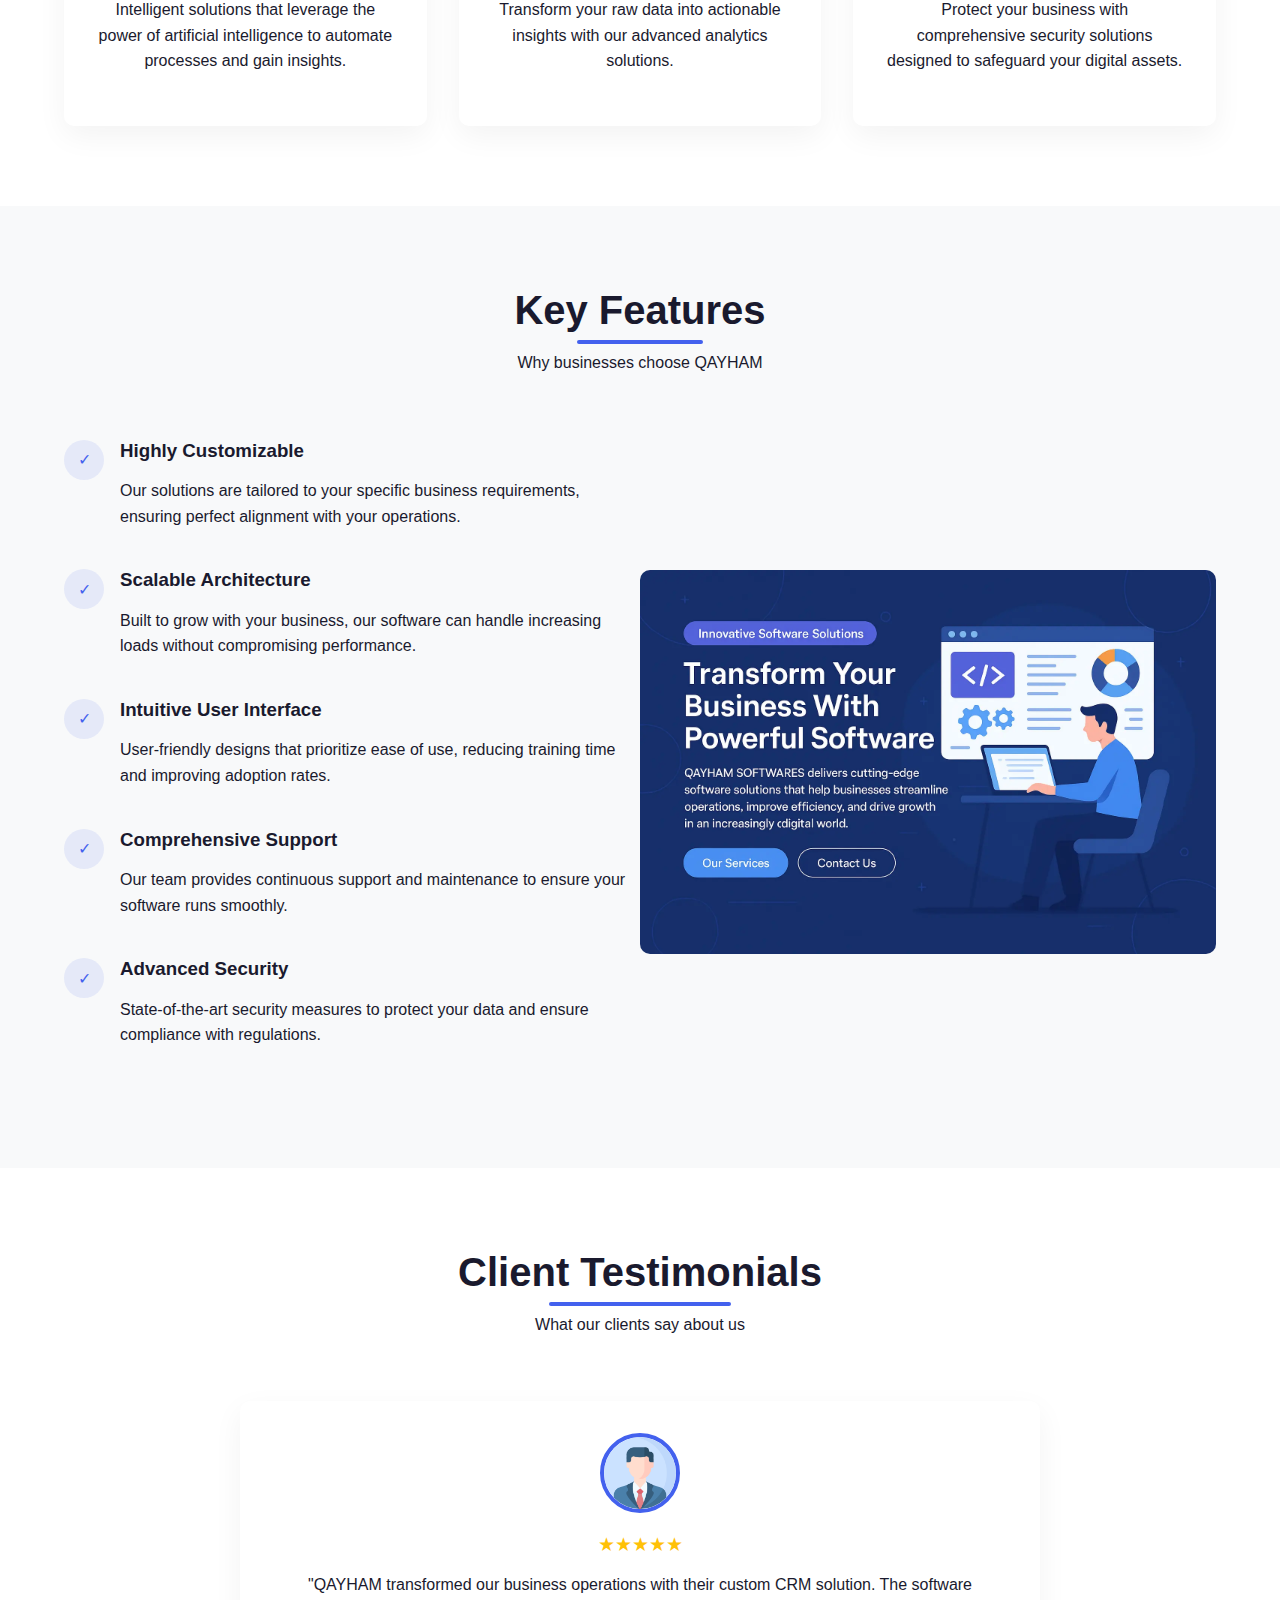
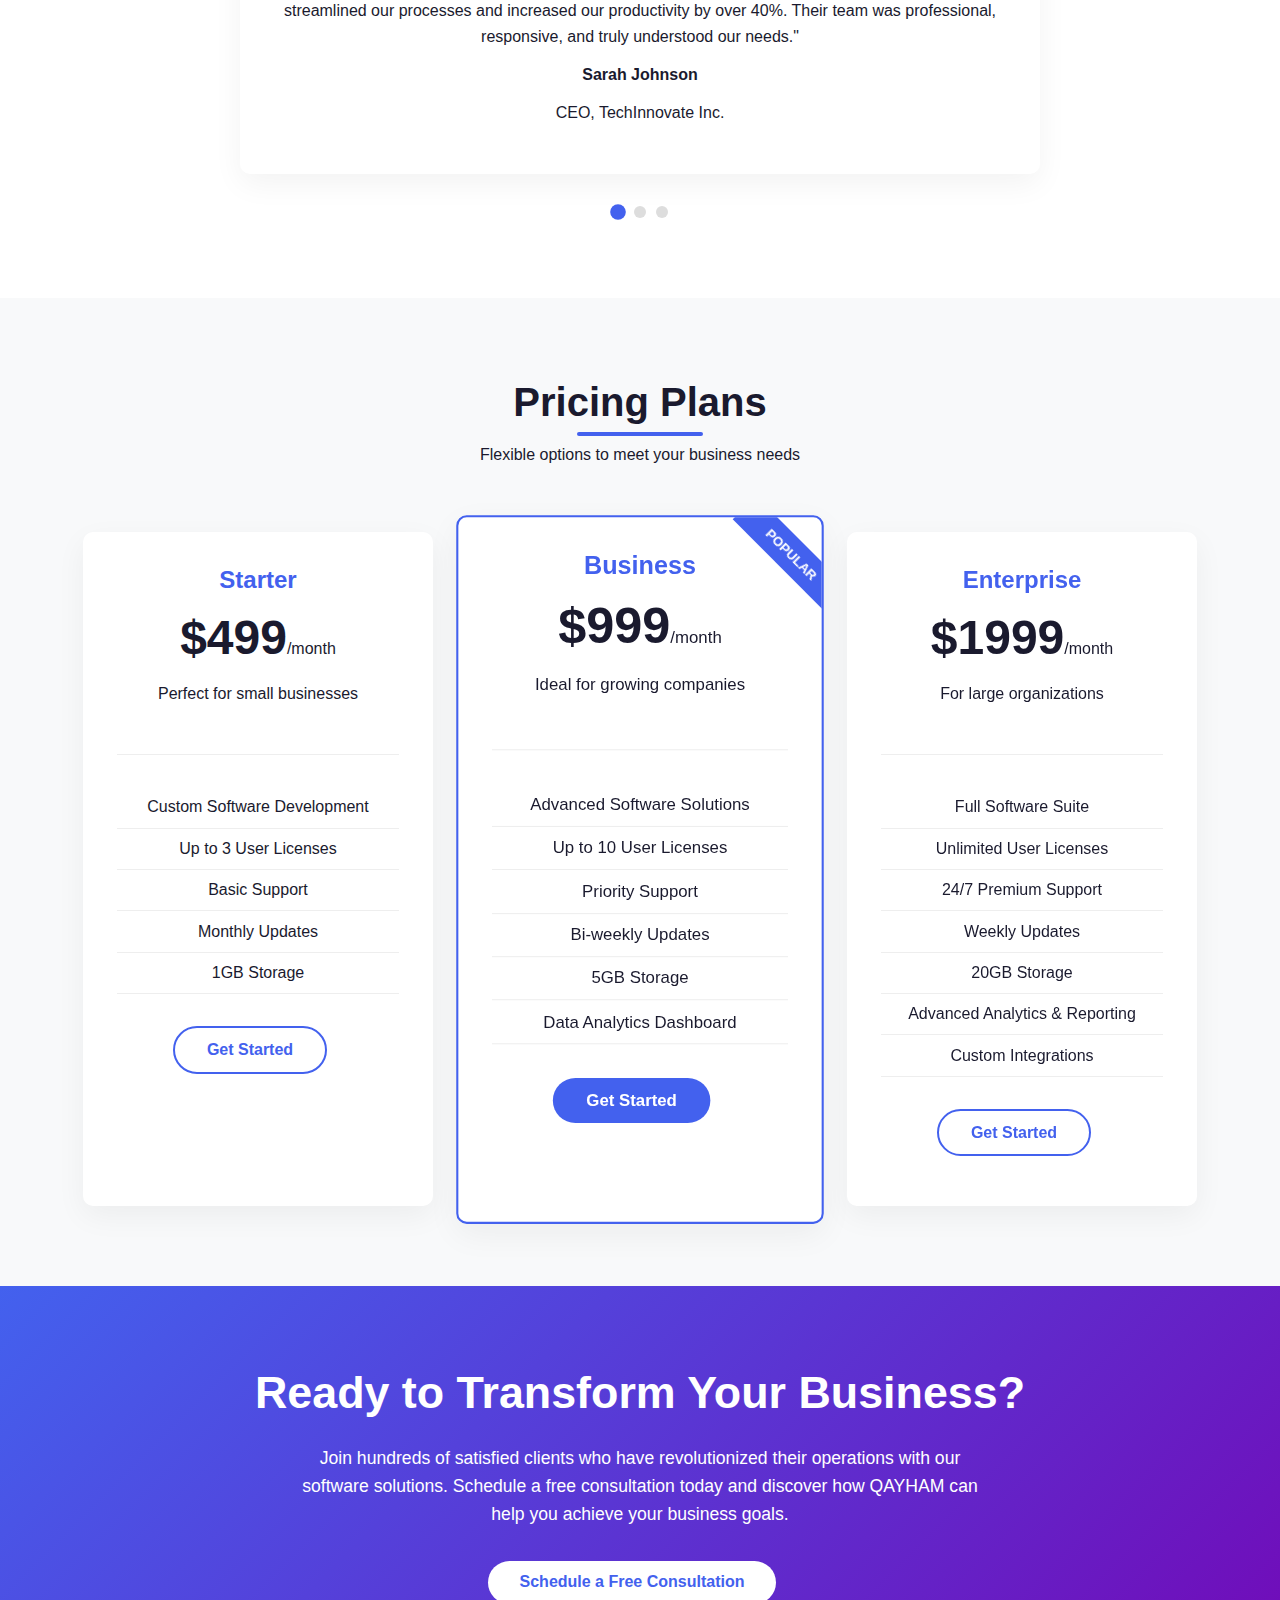
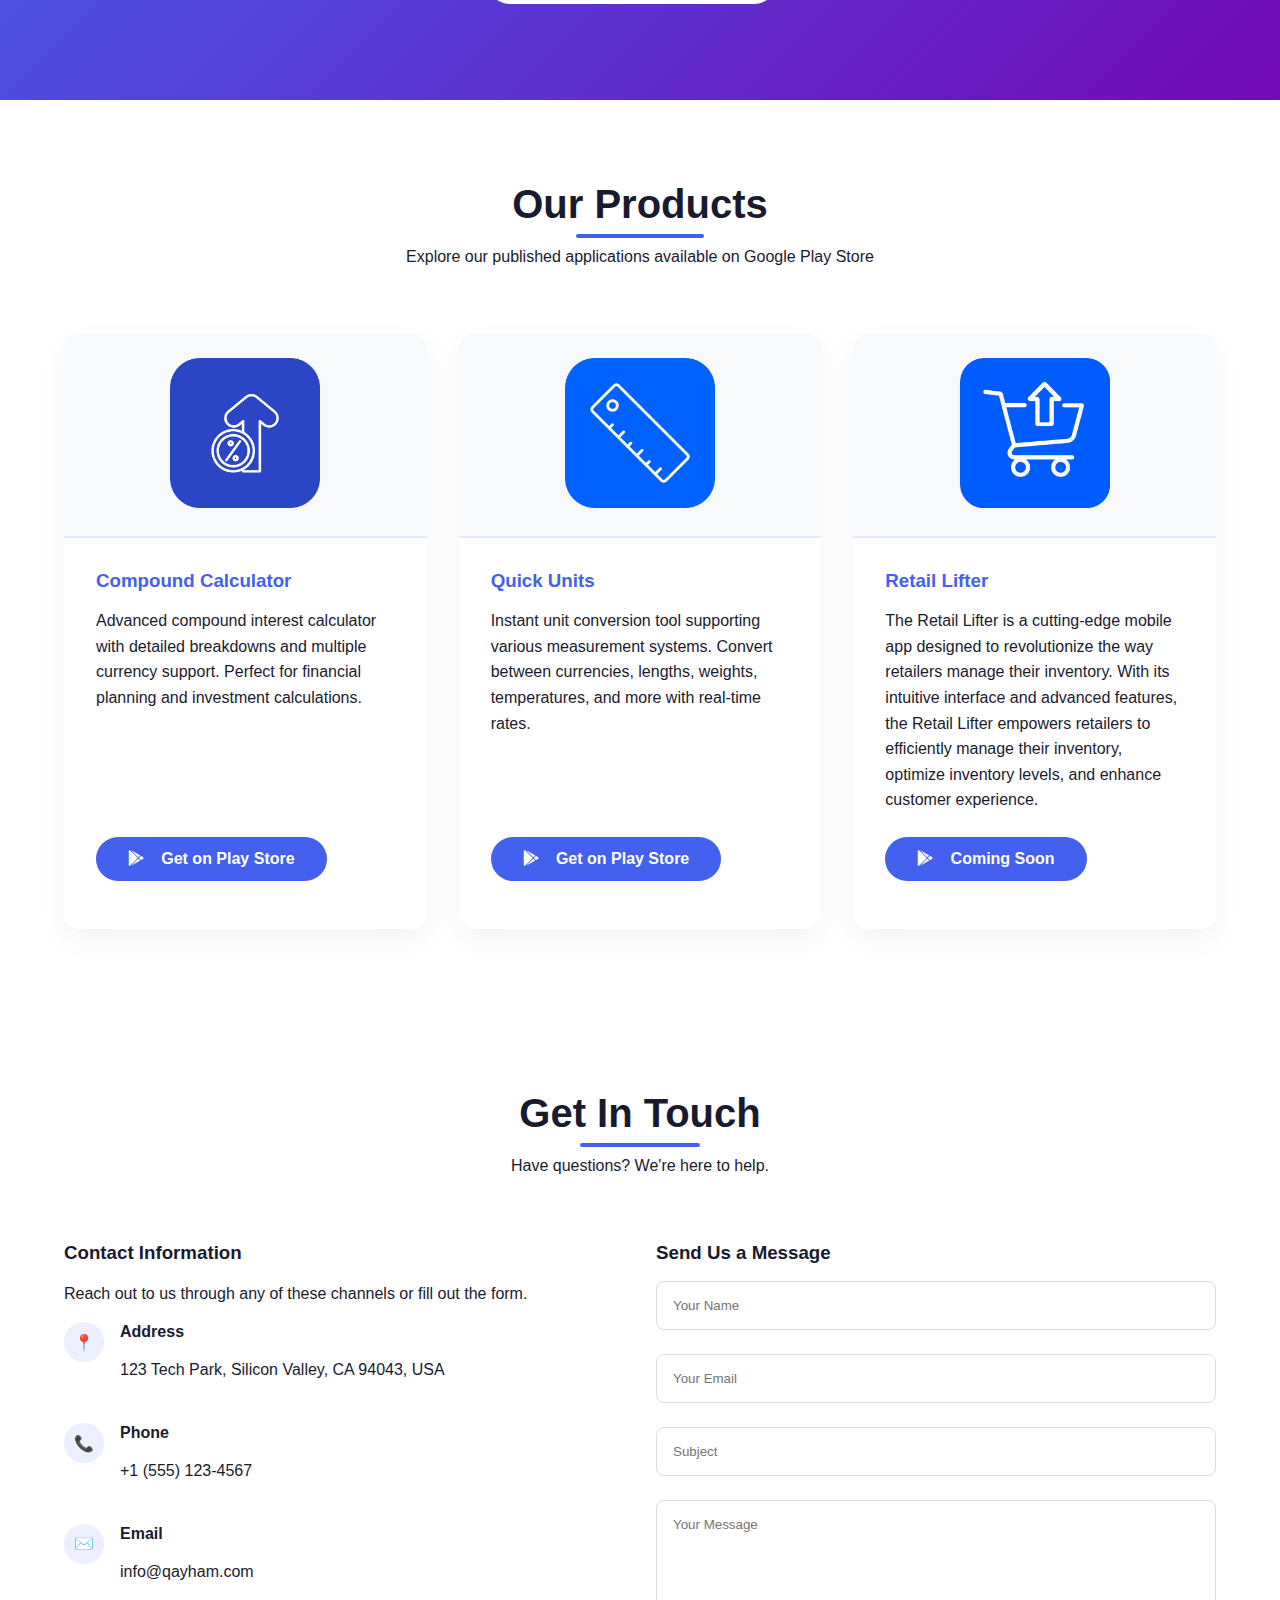
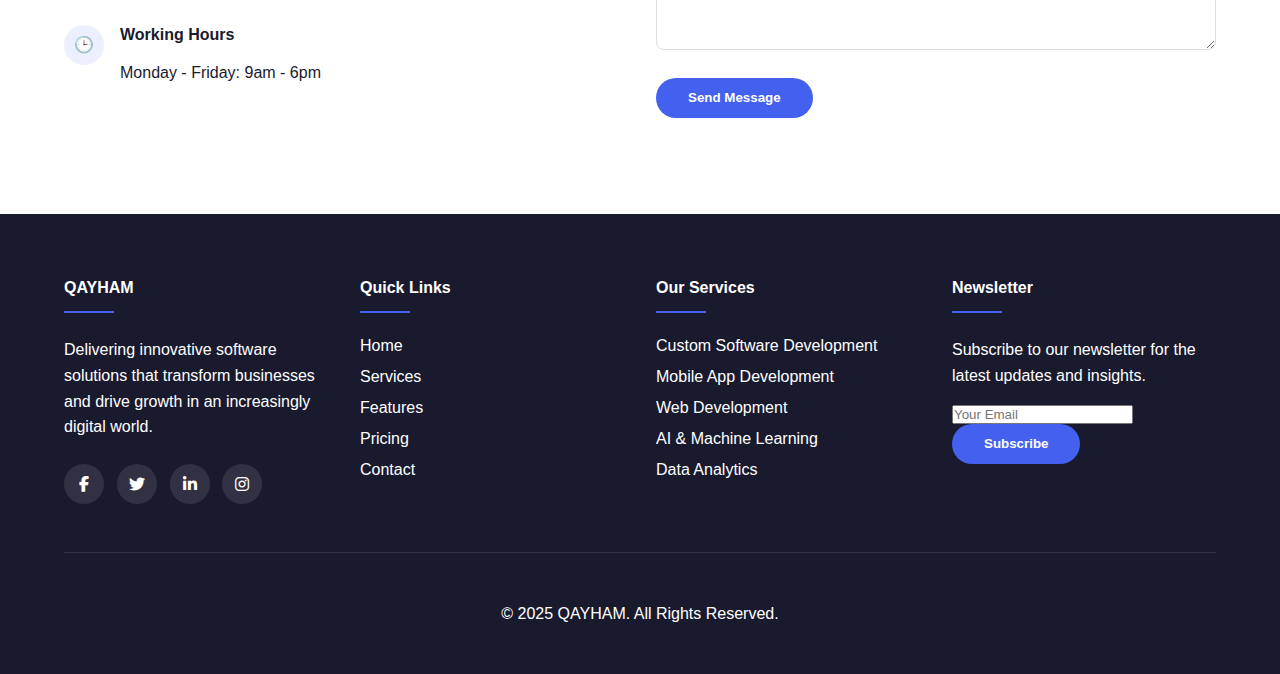
==== commit b96d1f7e: "images" ====
--- a/index.html
+++ b/index.html
@@ -30,7 +30,7 @@
     <meta name="twitter:image" content="https://qayham.com/assets/og-image.jpg" />
 
     <!-- Favicon -->
-    <link rel="icon" href="gradientlogo.webp" type="image/x-icon" />
+    <link rel="icon" href="images/logo/gradientlogo.webp" type="image/x-icon" />
     <link rel="apple-touch-icon" sizes="180x180" href="https://qayham.com/assets/apple-touch-icon.png" />
     <link rel="icon" type="image/png" sizes="32x32" href="https://qayham.com/assets/favicon-32x32.png" />
     <link rel="icon" type="image/png" sizes="16x16" href="https://qayham.com/assets/favicon-16x16.png" />
@@ -65,7 +65,7 @@
                     <!-- <div class="line1"></div>
                     <div class="line2"></div>
                     <div class="line3"></div> -->
-                    <img src="gradientlogo.webp" alt="logo" class="brandlogo">
+                    <img src="images/logo/gradientlogo.webp" alt="logo" class="brandlogo">
                 </div>
             </nav>
         </div>
@@ -85,7 +85,7 @@
                 </div>
             </div>
             <div class="hero-img ">
-                <img src="gradientlogo.webp" alt="Dashboard Software" class="software-image">
+                <img src="images/logo/gradientlogo.webp" alt="Dashboard Software" class="software-image">
             </div>
         </div>
     </section>
@@ -189,7 +189,7 @@
                     </ul>
                 </div>
                 <div class="features-img">
-                    <img src="feature.webp" alt="Software Features" class="features-image">
+                    <img src="images/features/feature.webp" alt="Software Features" class="features-image">
                 </div>
             </div>
         </div>
@@ -205,7 +205,7 @@
             <div class="testimonial-container">
                 <div class="testimonial-card active">
 
-                    <img src="profile.png" alt="Client" class="testimonial-img">
+                    <img src="images/features/profile.png" alt="Client" class="testimonial-img">
                     <div class="testimonial-rating">★★★★★</div>
                     <p>"QAYHAM transformed our business operations with their custom CRM solution. The
                         software streamlined our processes and increased our productivity by over 40%. Their team was
@@ -214,7 +214,7 @@
                     <p>CEO, TechInnovate Inc.</p>
                 </div>
                 <div class="testimonial-card">
-                    <img src="profile.png" alt="Client" class="testimonial-img">
+                    <img src="images/features/profile.png" alt="Client" class="testimonial-img">
                     <div class="testimonial-rating">★★★★★</div>
                     <p>"The mobile app developed by QAYHAM exceeded our expectations. The user interface is
                         intuitive, and the performance is outstanding. Our customers love the app, and it has
@@ -223,7 +223,7 @@
                     <p>Product Manager, GlobalRetail</p>
                 </div>
                 <div class="testimonial-card">
-                    <img src="profile.png" alt="Client" class="testimonial-img">
+                    <img src="images/features/profile.png" alt="Client" class="testimonial-img">
                     <div class="testimonial-rating">★★★★★</div>
                     <p>"Working with QAYHAM was a game-changer for our data analytics capabilities. Their
                         solution gave us insights we never had before, allowing us to make data-driven decisions that
@@ -310,7 +310,67 @@
             <a href="#contact" class="btn btn-light">Schedule a Free Consultation</a>
         </div>
     </section>
-
+    <!-- Products Section -->
+    <section class="products" id="products">
+        <div class="container">
+            <div class="section-header">
+                <h2>Our Products</h2>
+                <p>Explore our published applications available on Google Play Store</p>
+            </div>
+            <div class="products-grid">
+                <!-- Compound Calculator Card -->
+                <div class="product-card">
+                    <div class="product-image">
+                        <img src="images/products/compounding-calculator.png" alt="Compound Calculator">
+                    </div>
+                    <div class="product-content">
+                        <h3>Compound Calculator</h3>
+                        <p>Advanced compound interest calculator with detailed breakdowns and multiple currency support.
+                            Perfect for financial planning and investment calculations.</p>
+                        <a href="https://play.google.com/store/apps/details?id=com.bilalparray07.compoundingcalculator"
+                            target="_blank" rel="noopener noreferrer" class="btn btn-primary">
+                            <i class="fab fa-google-play"></i> Get on Play Store
+                        </a>
+                    </div>
+                </div>
+
+                <!-- Quick Units Card -->
+                <div class="product-card">
+                    <div class="product-image">
+                        <img src="images/products/quick-units.png" alt="Quick Units">
+                    </div>
+                    <div class="product-content">
+                        <h3>Quick Units</h3>
+                        <p>Instant unit conversion tool supporting various measurement systems.
+                            Convert between currencies, lengths, weights, temperatures, and more with real-time rates.
+                        </p>
+                        <a href="https://play.google.com/store/apps/details?id=com.qayham.quickunits" target="_blank"
+                            rel="noopener noreferrer" class="btn btn-primary">
+                            <i class="fab fa-google-play"></i> Get on Play Store
+                        </a>
+                    </div>
+                </div>
+                <!-- Retail lifter -->
+                <div class="product-card">
+                    <div class="product-image">
+                        <img src="images/products/retail-lifter.png" alt="Quick Units">
+                    </div>
+                    <div class="product-content">
+                        <h3>Retail Lifter</h3>
+                        <p>The Retail Lifter is a cutting-edge mobile app designed to revolutionize the way retailers
+                            manage their inventory. With its intuitive interface and advanced features, the Retail
+                            Lifter
+                            empowers retailers to efficiently manage their inventory, optimize inventory levels, and
+                            enhance customer experience.
+                        </p>
+                        <a href="#" target="_blank" rel="noopener noreferrer" class="btn btn-primary">
+                            <i class="fab fa-google-play"></i> Coming Soon
+                        </a>
+                    </div>
+                </div>
+            </div>
+        </div>
+    </section>
     <!-- Contact Section -->
     <section class="contact" id="contact">
         <div class="container">
--- a/style.css
+++ b/style.css
@@ -558,7 +558,73 @@
   transform: translateY(-3px);
   box-shadow: 0 10px 20px rgba(0, 0, 0, 0.1);
 }
-
+/* Products Section */
+.products {
+  background-color: white;
+}
+
+.products-grid {
+  display: grid;
+  grid-template-columns: repeat(auto-fit, minmax(300px, 1fr));
+  gap: 2rem;
+  max-width: 1200px;
+  margin: 0 auto;
+}
+
+.product-card {
+  background: white;
+  border-radius: 15px;
+  overflow: hidden;
+  box-shadow: 0 10px 30px rgba(0, 0, 0, 0.05);
+  transition: var(--transition);
+  display: flex;
+  flex-direction: column;
+}
+
+.product-card:hover {
+  transform: translateY(-5px);
+  box-shadow: 0 15px 30px rgba(0, 0, 0, 0.1);
+}
+
+.product-image {
+  background: var(--light);
+  padding: 1.5rem;
+  text-align: center;
+  border-bottom: 2px solid rgba(67, 97, 238, 0.1);
+}
+
+.product-image img {
+  width: 150px;
+  height: 150px;
+  object-fit: contain;
+  border-radius: 20px;
+}
+
+.product-content {
+  padding: 2rem;
+  flex: 1;
+  display: flex;
+  flex-direction: column;
+}
+
+.product-content h3 {
+  margin-bottom: 1rem;
+  color: var(--primary);
+}
+
+.product-content p {
+  margin-bottom: 1.5rem;
+  flex-grow: 1;
+}
+
+.product-content .btn {
+  align-self: flex-start;
+  margin-top: auto;
+}
+
+.fa-google-play {
+  margin-right: 0.8rem;
+}
 /* Contact Section */
 .contact {
   background-color: white;
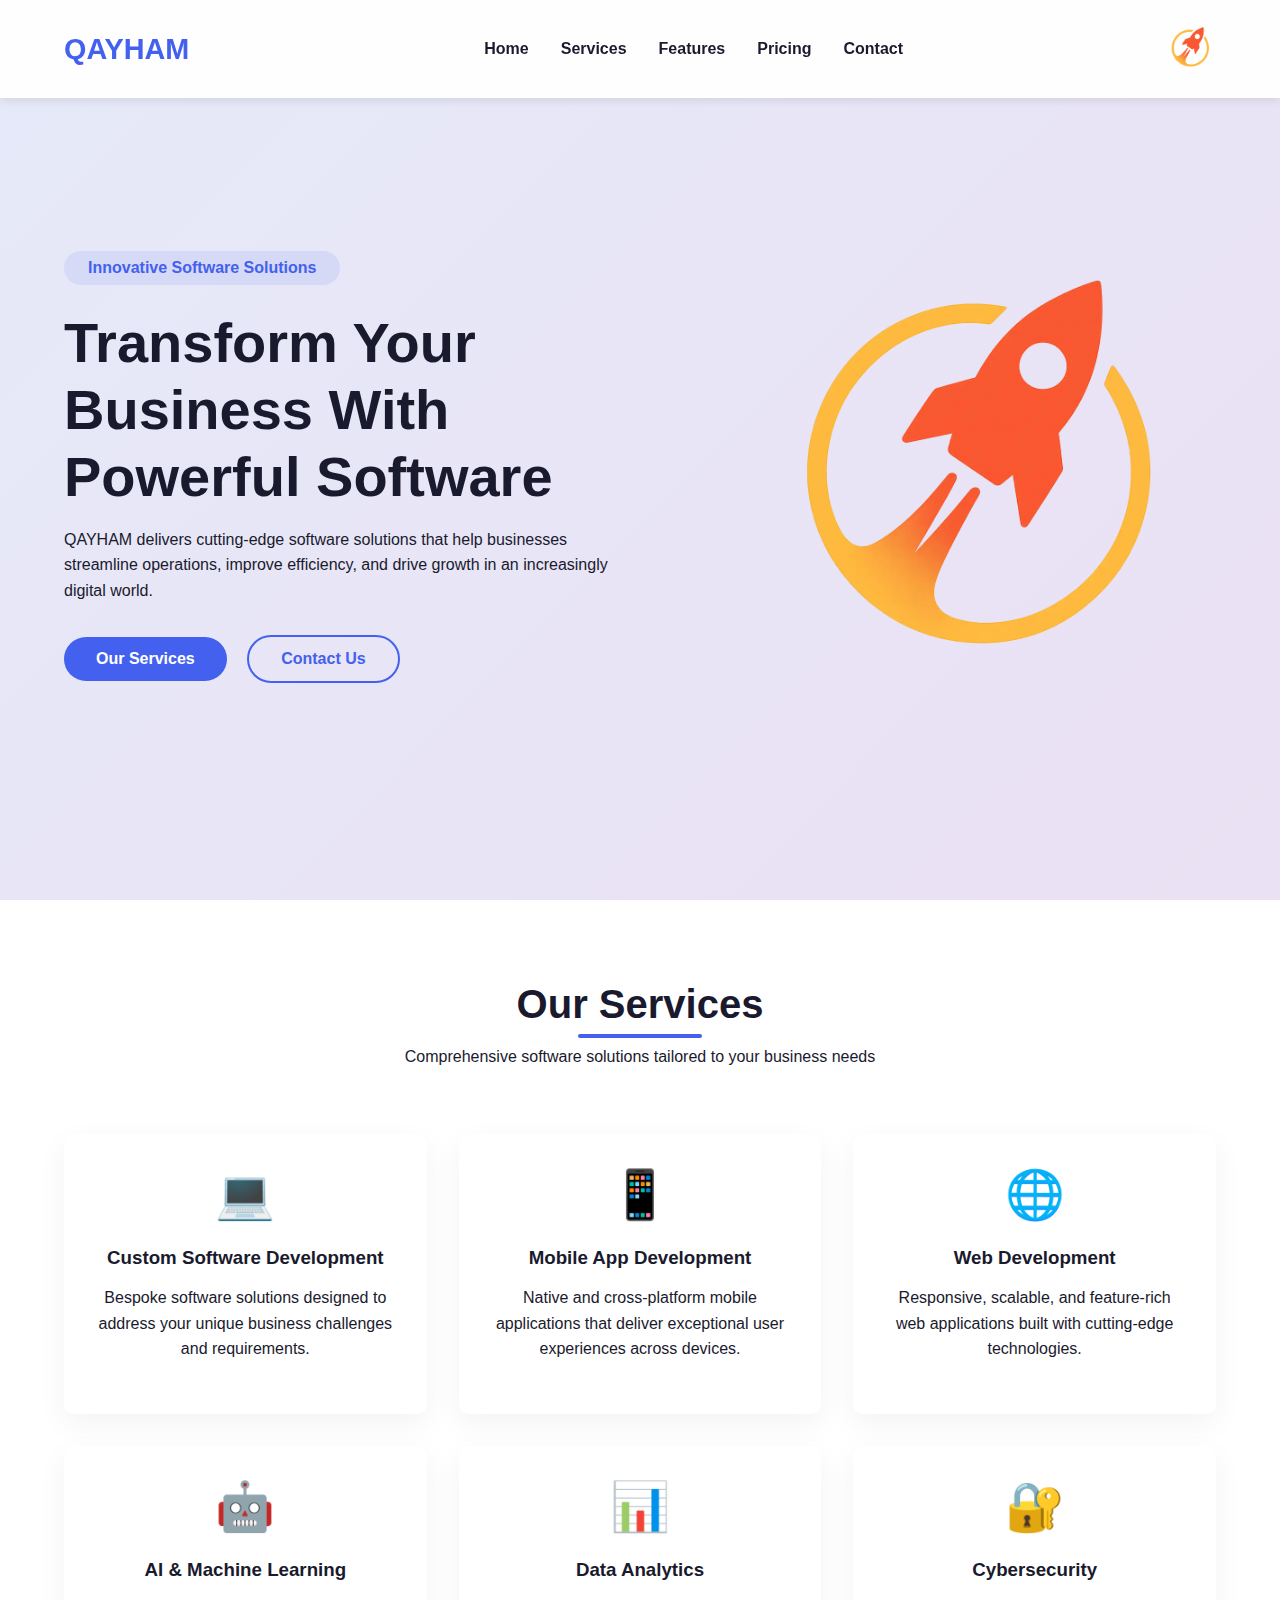
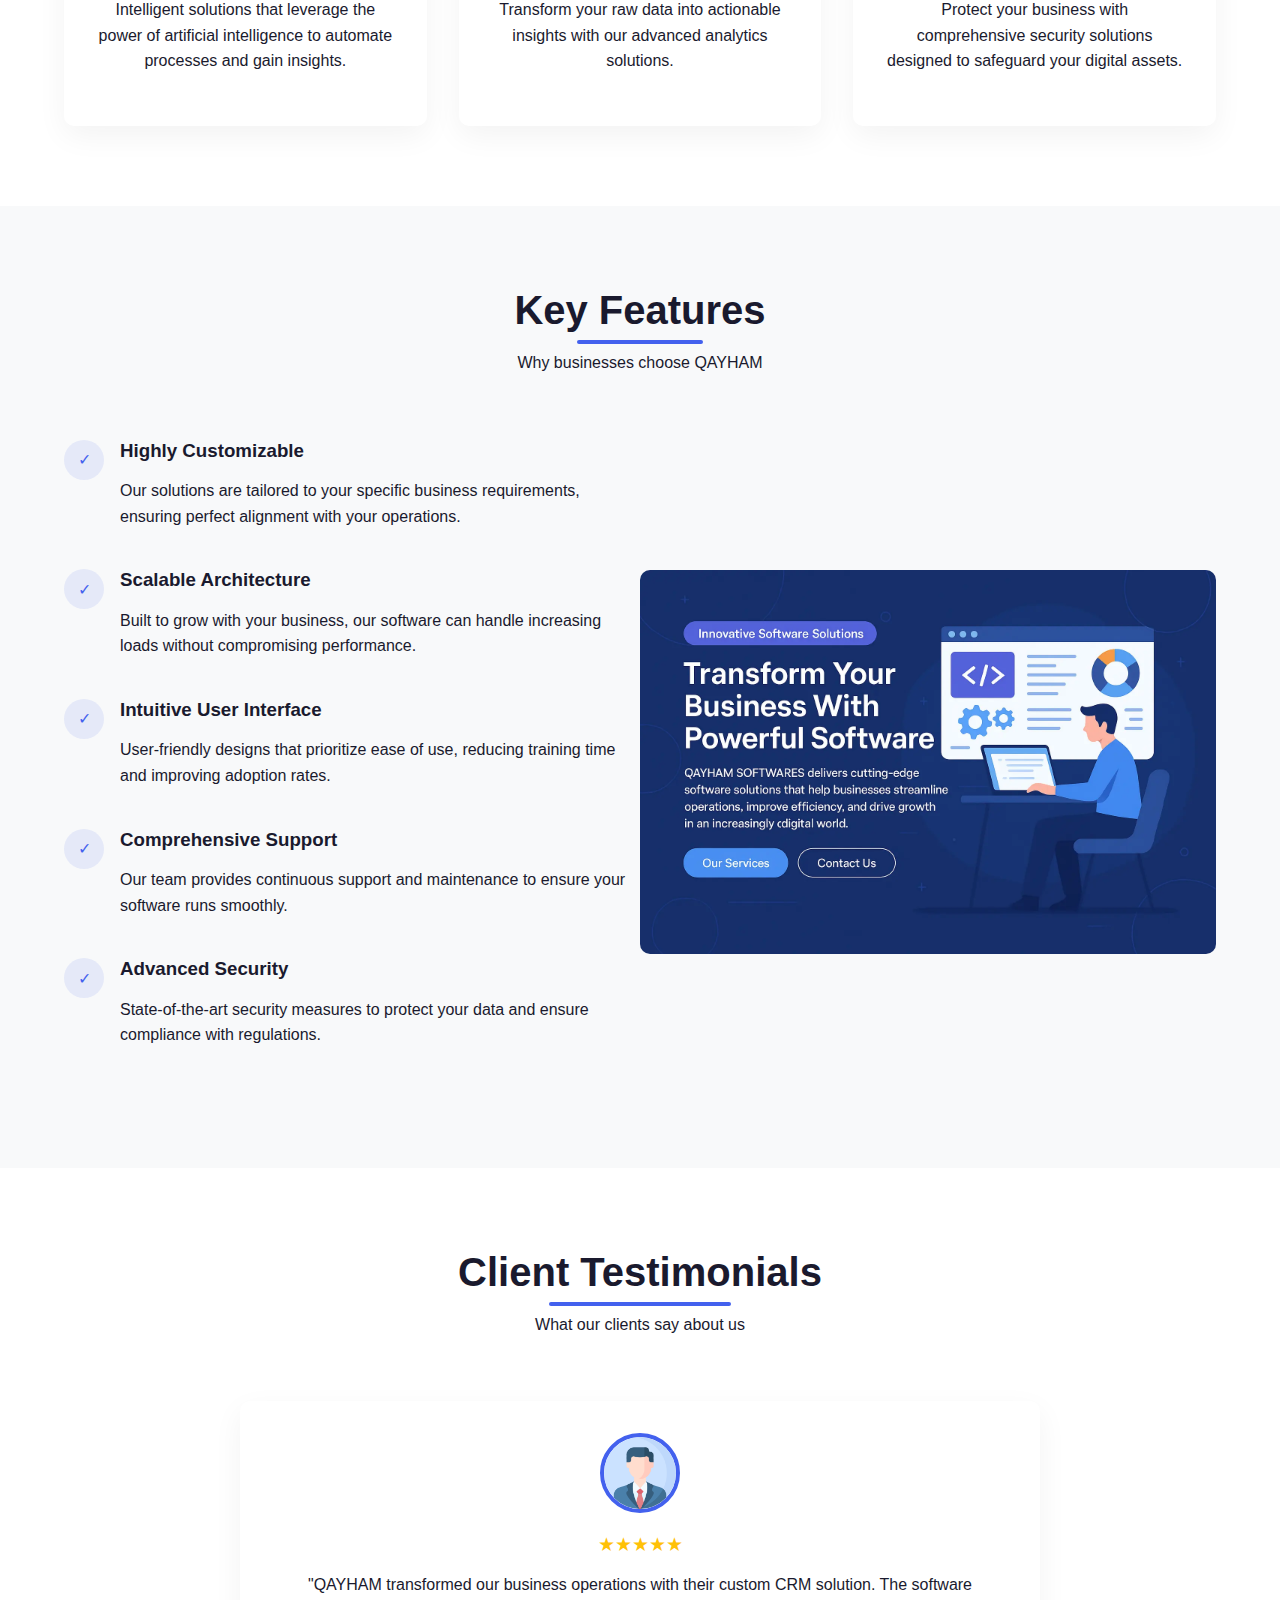
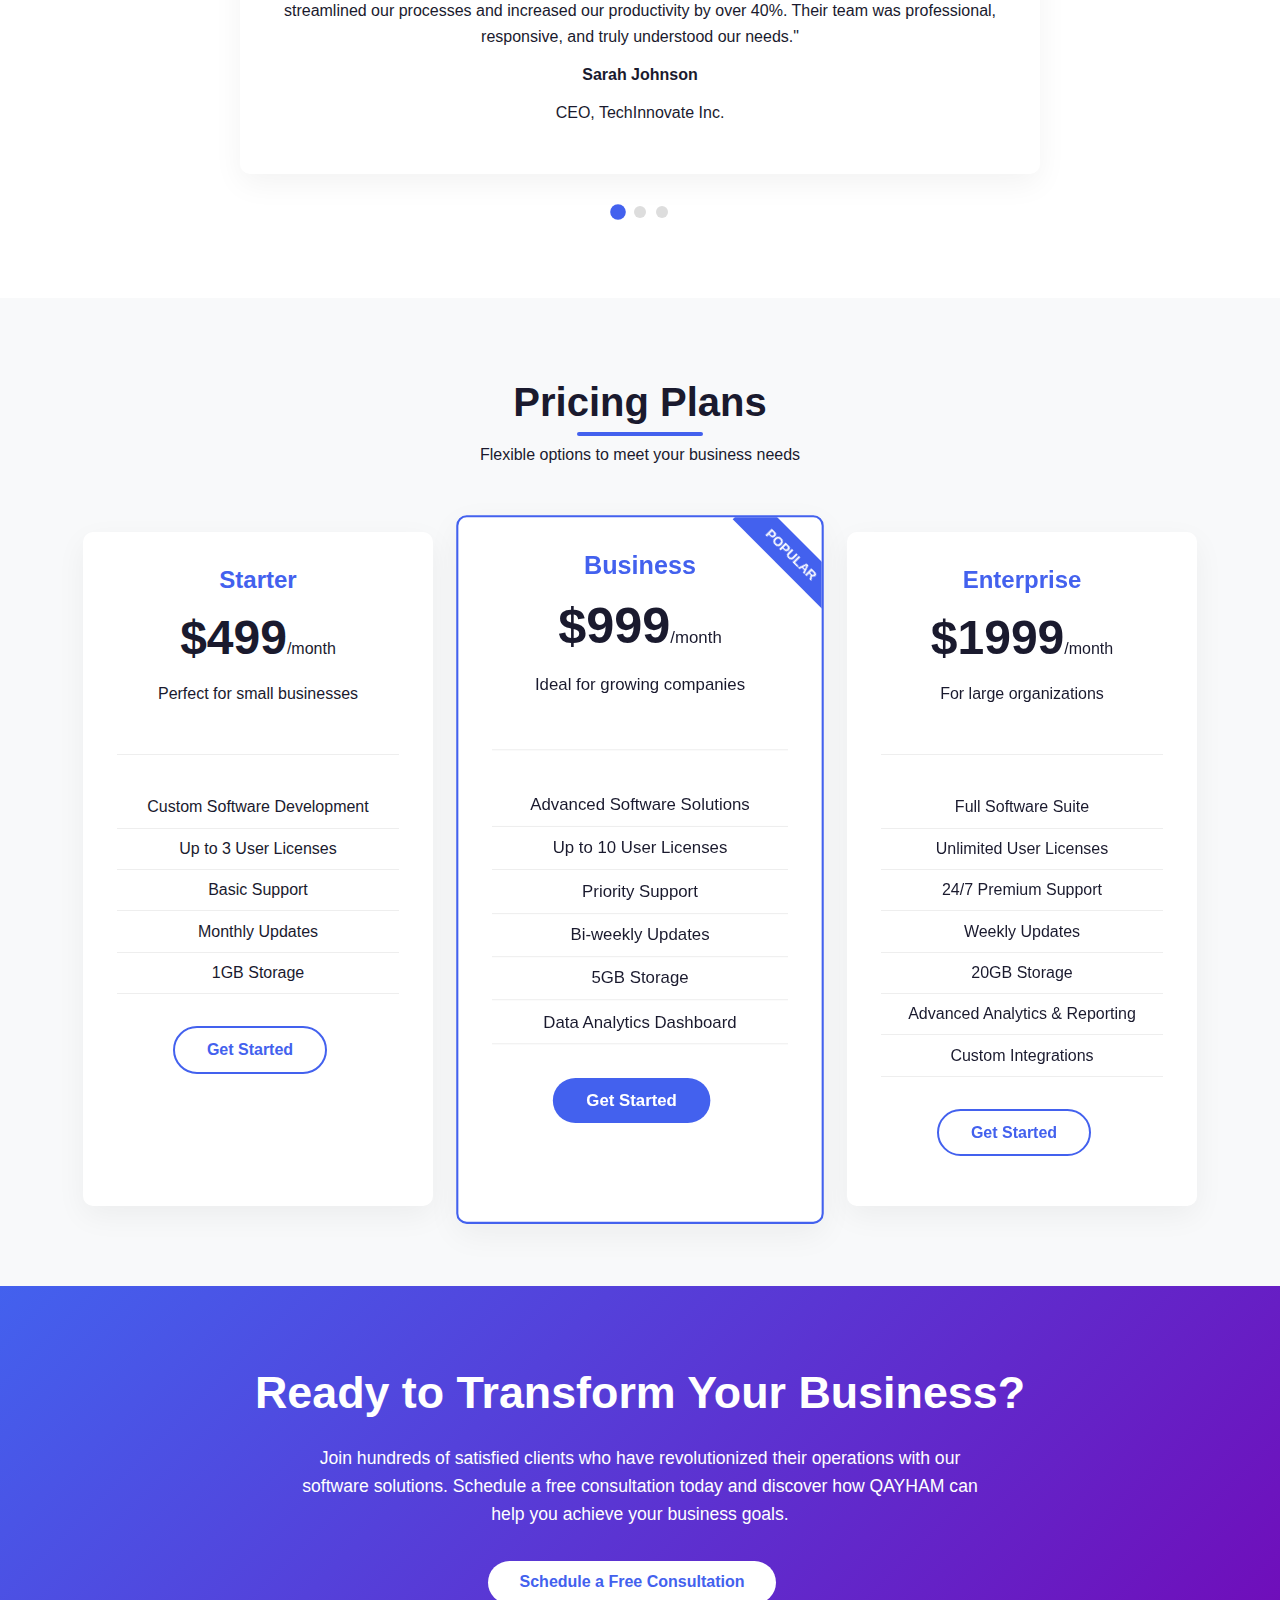
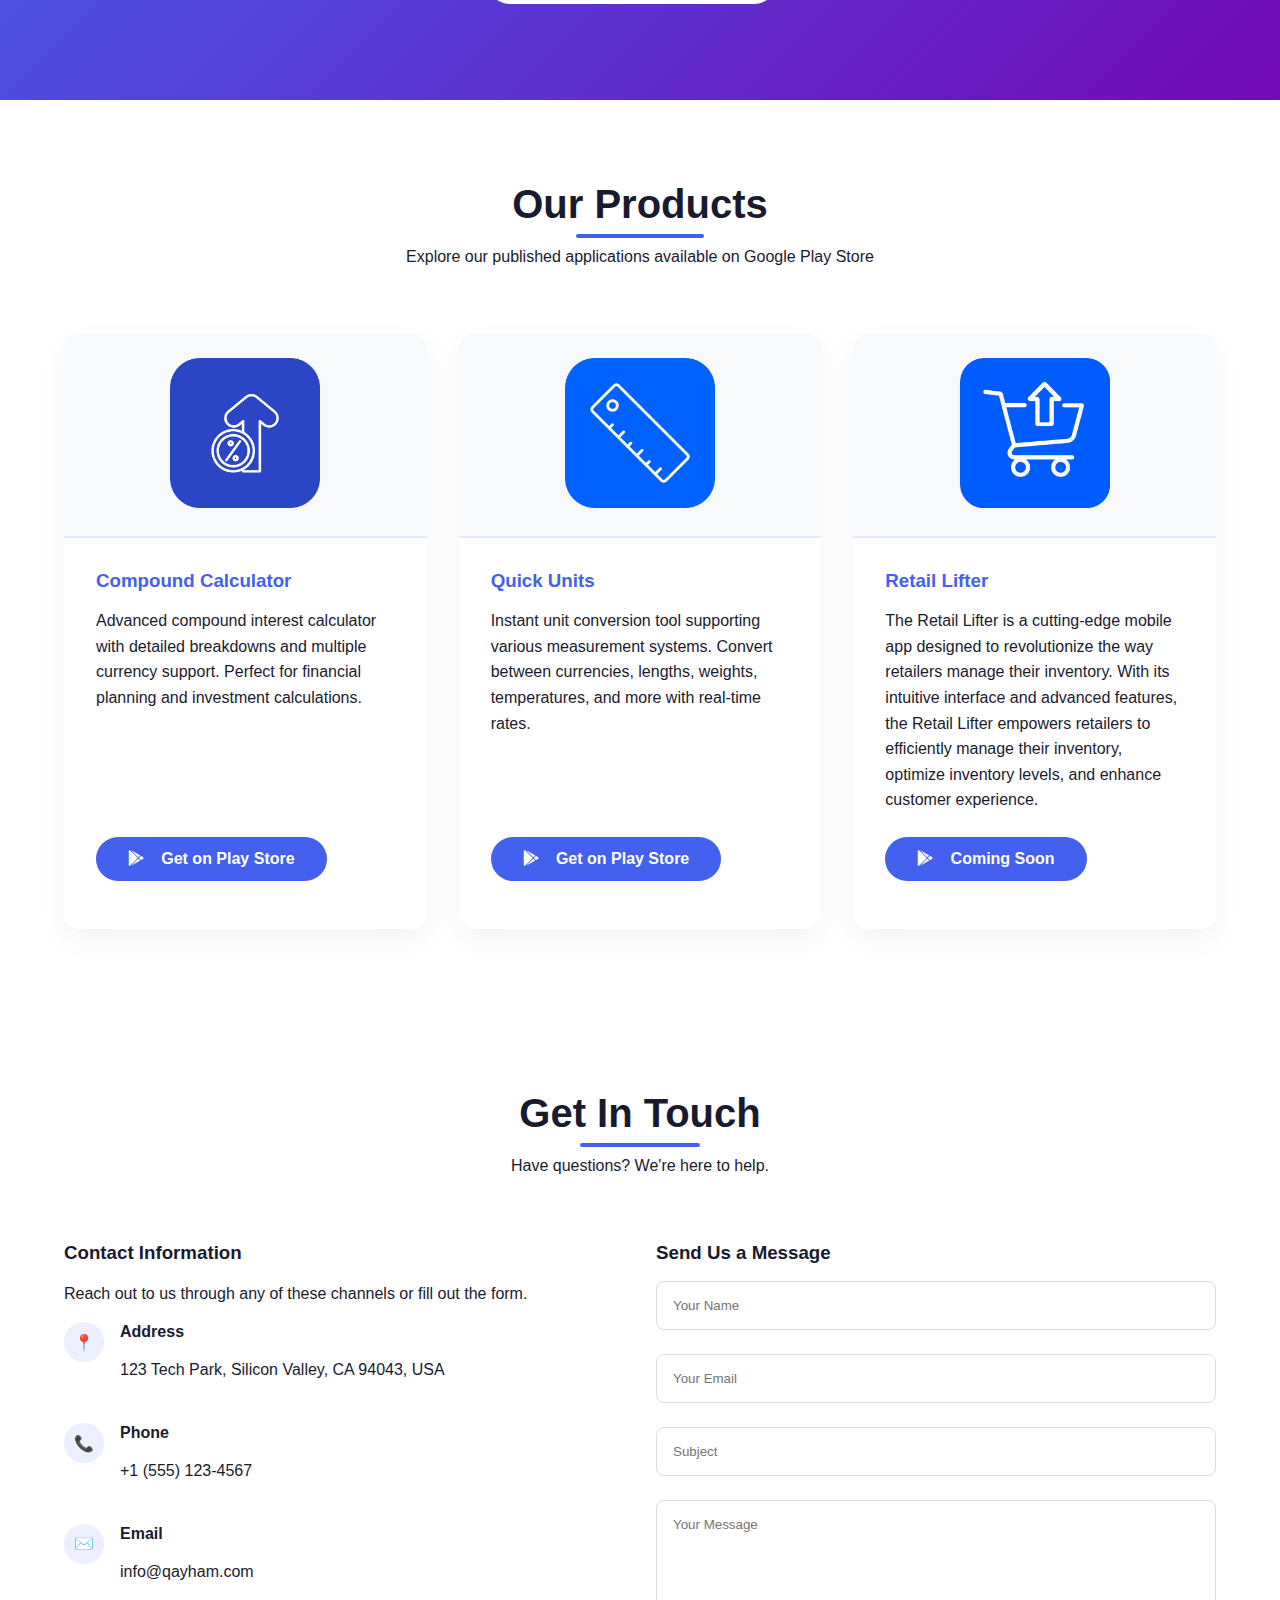
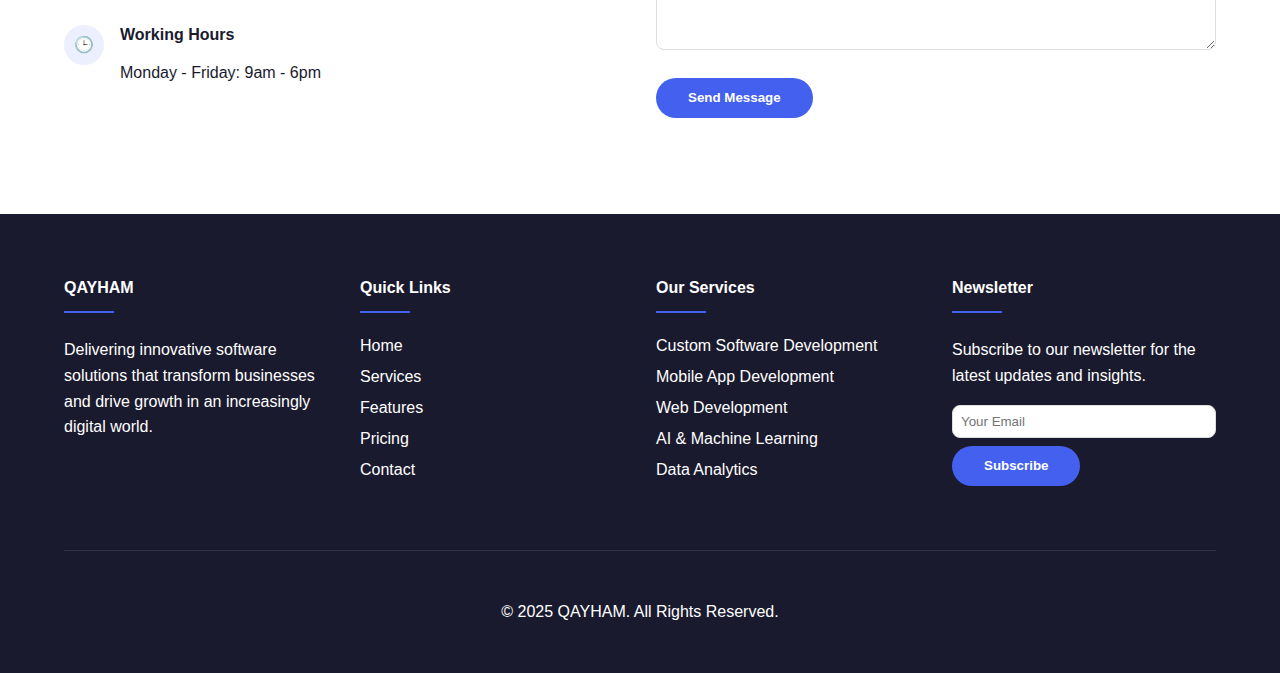
==== commit 8524b1b5: "footer" ====
--- a/index.html
+++ b/index.html
@@ -441,12 +441,12 @@
                     <h4>QAYHAM</h4>
                     <p>Delivering innovative software solutions that transform businesses and drive growth in an
                         increasingly digital world.</p>
-                    <div class="social-icons">
+                    <!-- <div class="social-icons">
                         <a href="#"><i class="fab fa-facebook-f"></i></a>
                         <a href="#"><i class="fab fa-twitter"></i></a>
                         <a href="#"><i class="fab fa-linkedin-in"></i></a>
                         <a href="#"><i class="fab fa-instagram"></i></a>
-                    </div>
+                    </div> -->
                 </div>
                 <div class="footer-col">
                     <h4>Quick Links</h4>
--- a/style.css
+++ b/style.css
@@ -794,7 +794,17 @@
   background-color: var(--primary-dark);
   transform: translateY(-3px);
 }
-
+.newsletter-form {
+  input {
+    width: 100%;
+    padding: 0.5rem;
+    border: 1px solid #ddd;
+    border-radius: 8px;
+    font-family: inherit;
+    transition: var(--transition);
+    margin-bottom: 0.5rem;
+  }
+}
 /* Responsive Design */
 @media screen and (max-width: 968px) {
   h1 {
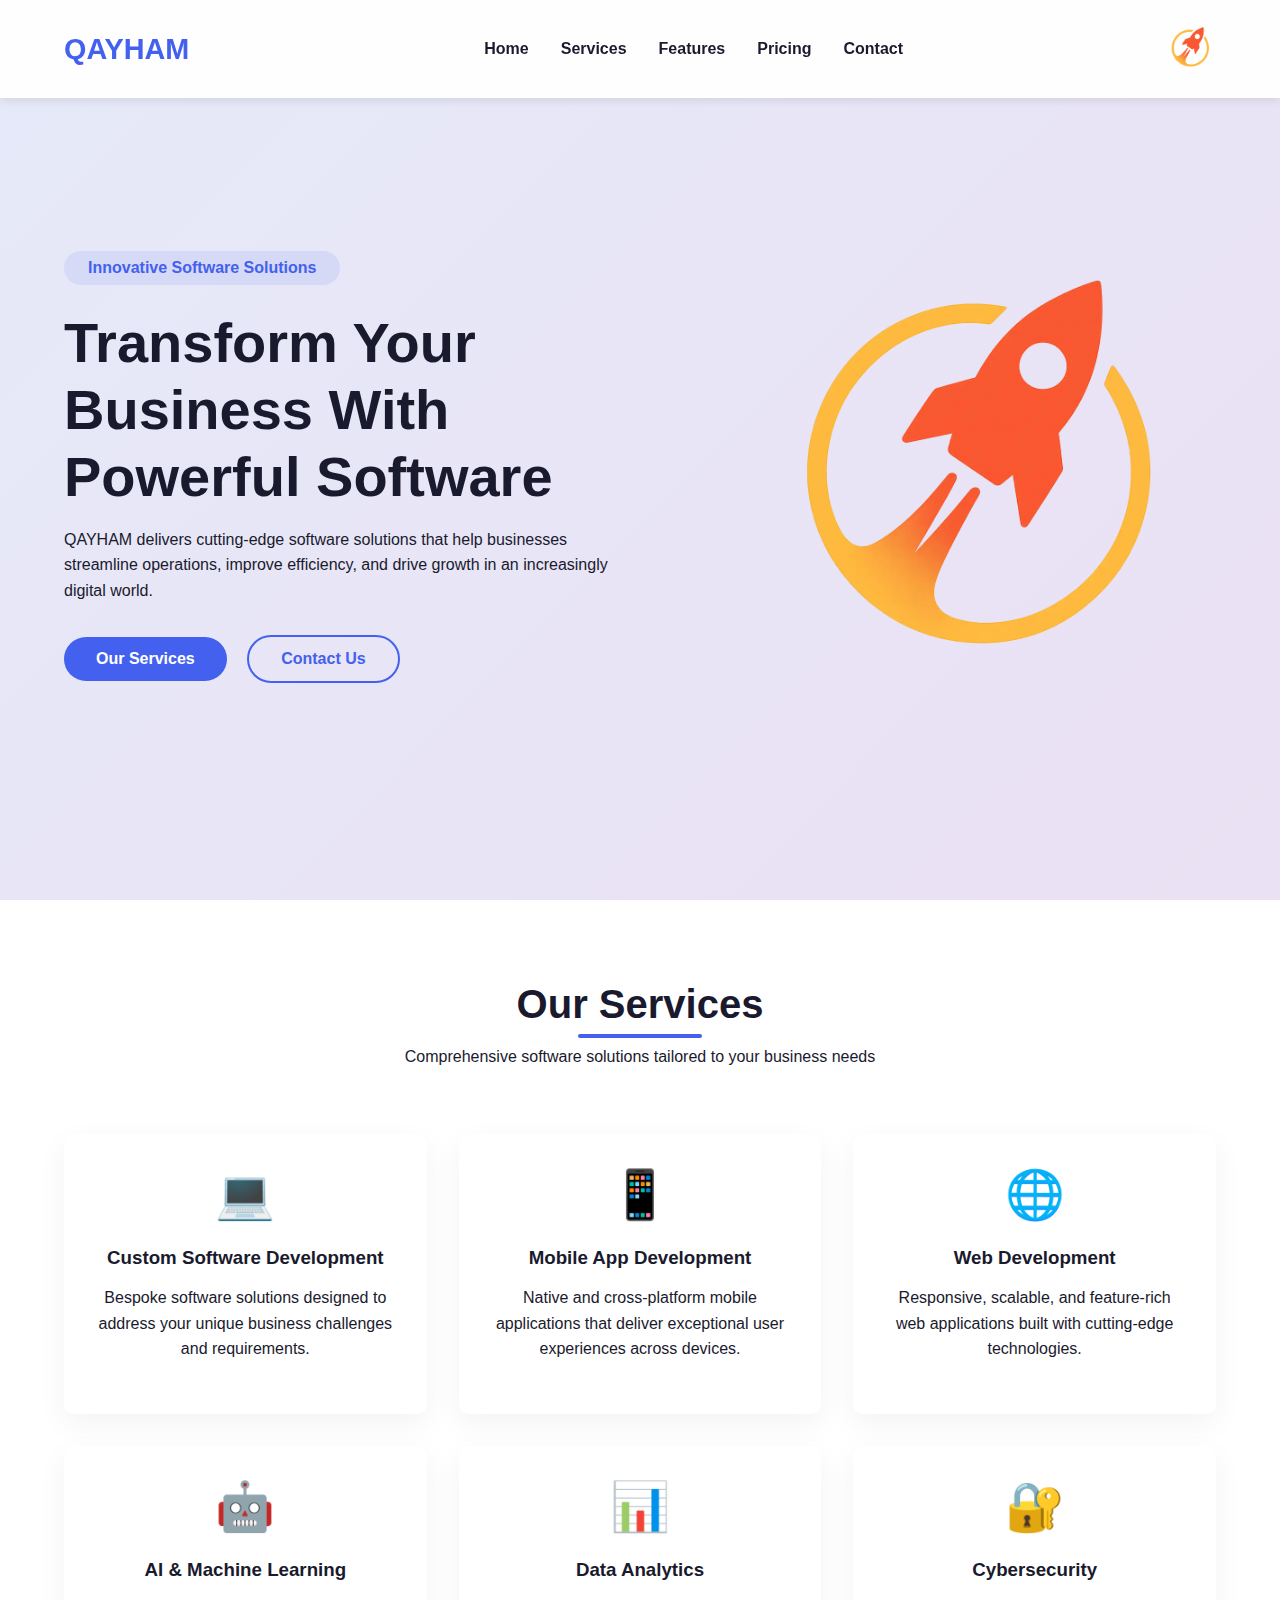
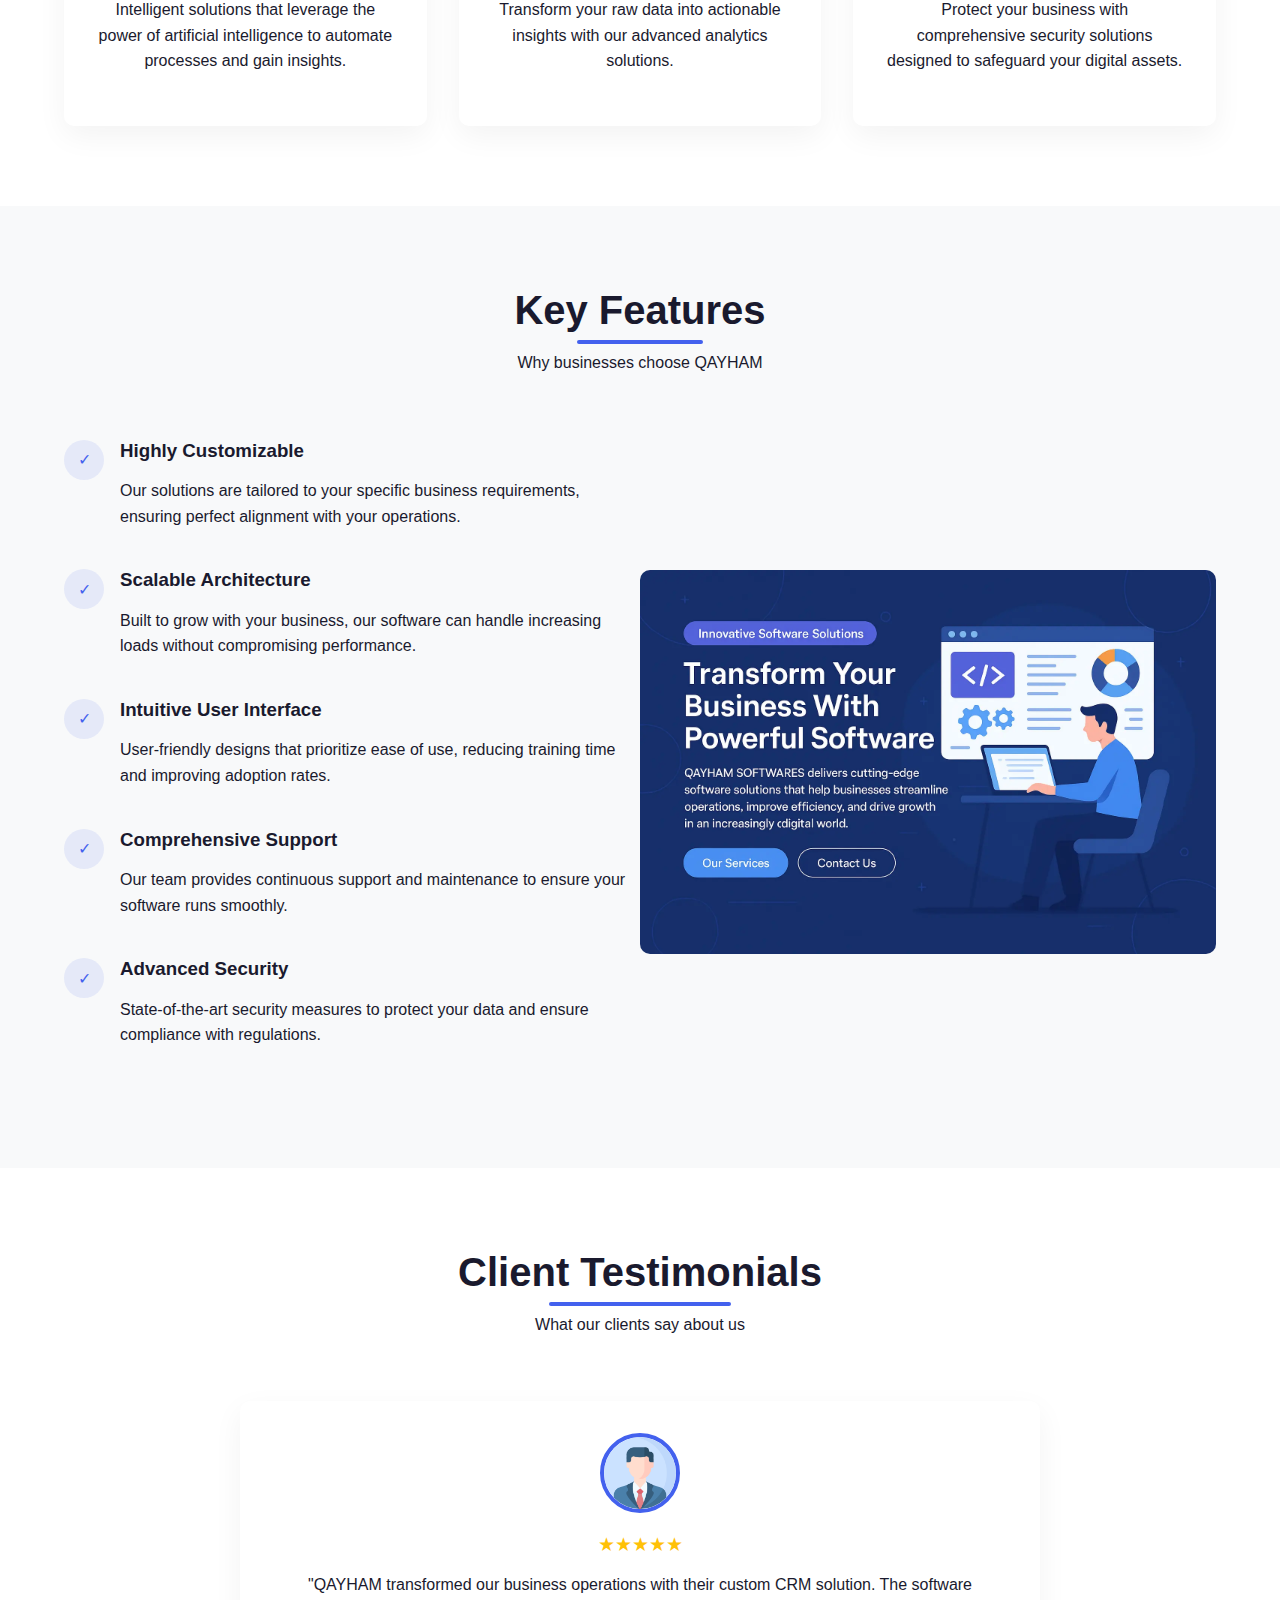
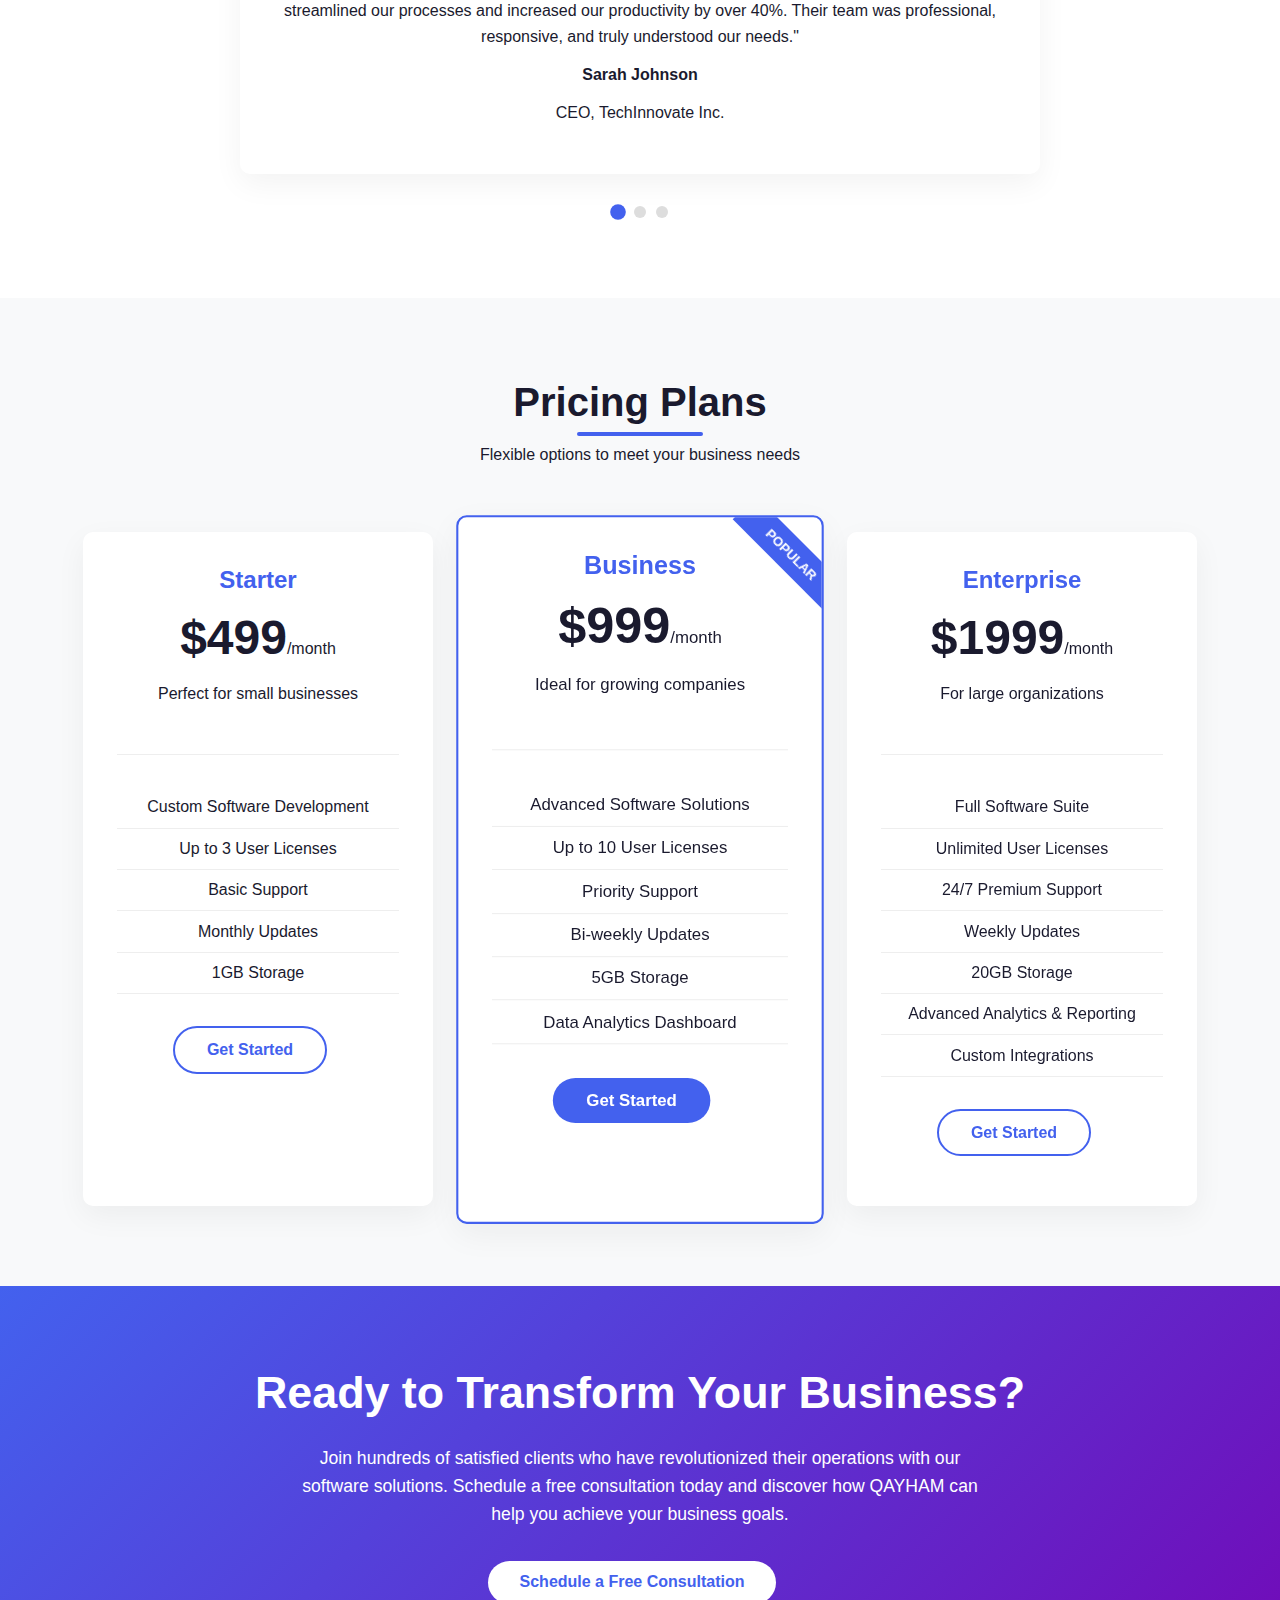
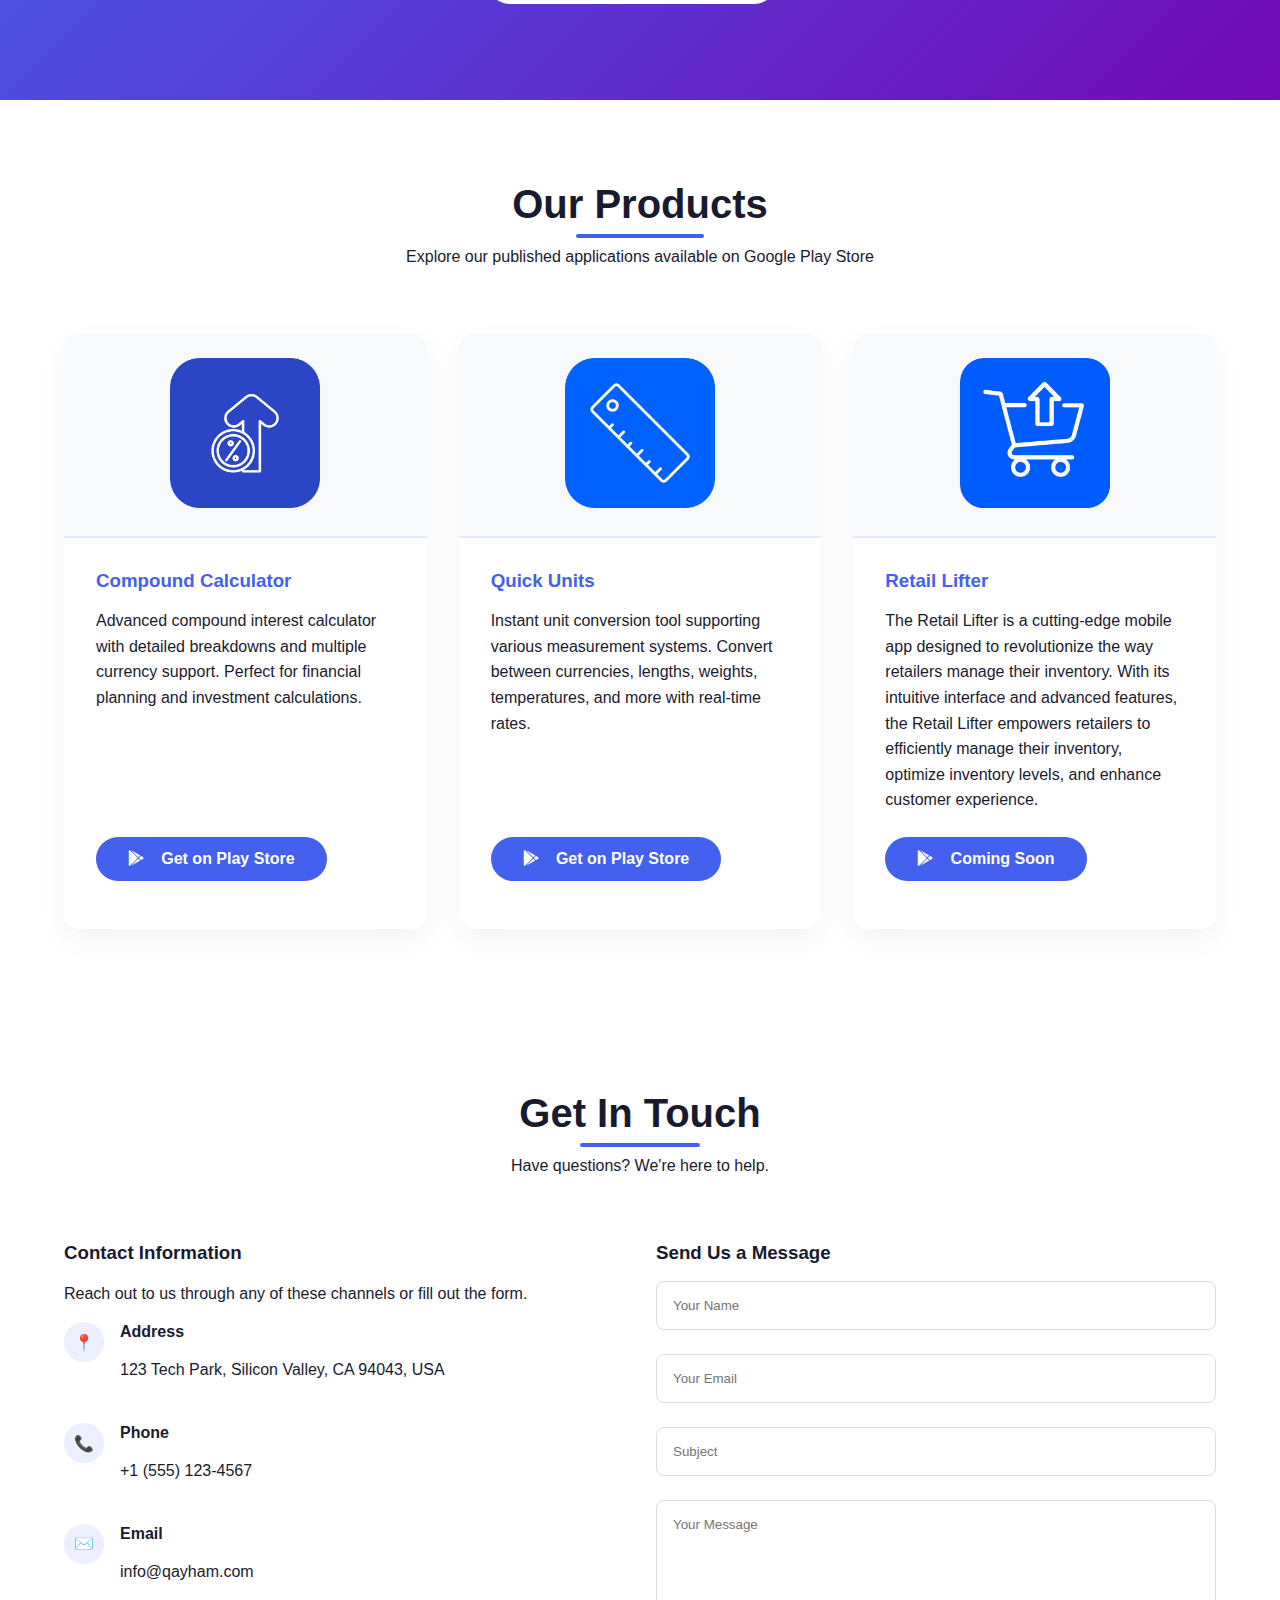
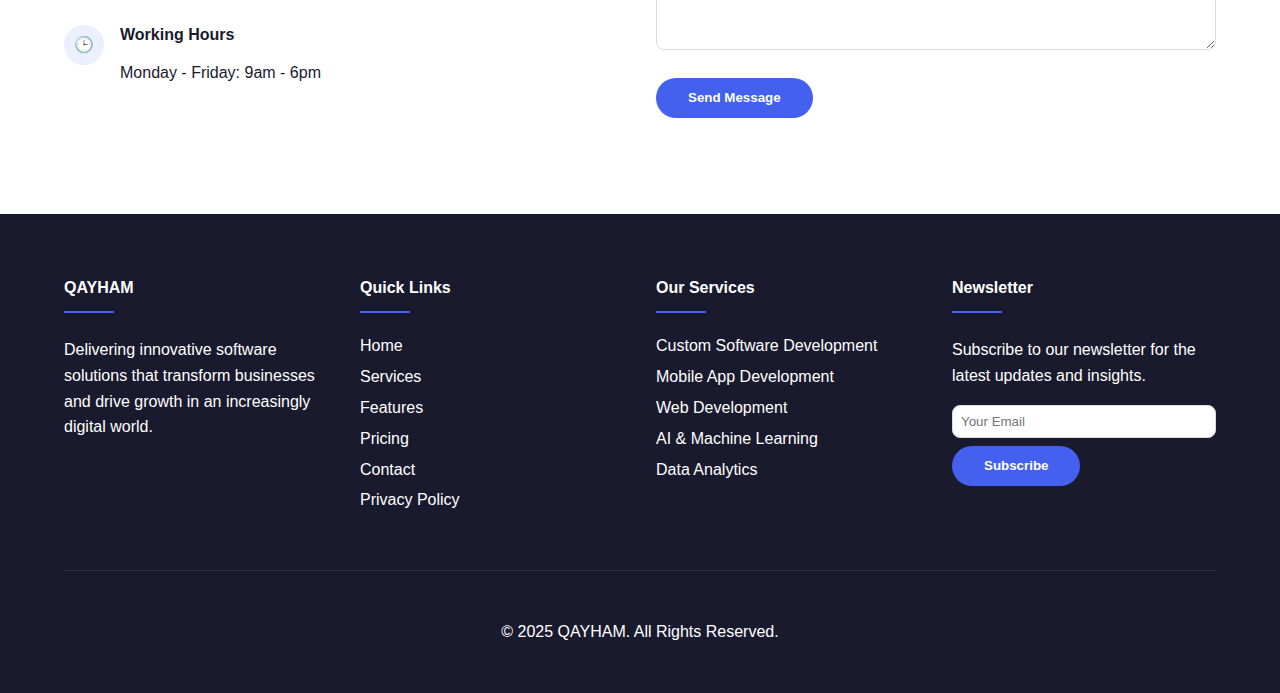
==== commit 86cc3570: "minor" ====
--- a/index.html
+++ b/index.html
@@ -456,6 +456,7 @@
                         <li><a href="#features">Features</a></li>
                         <li><a href="#pricing">Pricing</a></li>
                         <li><a href="#contact">Contact</a></li>
+                        <li><a href="/privacy.html">Privacy Policy</a></li>
                     </ul>
                 </div>
                 <div class="footer-col">
